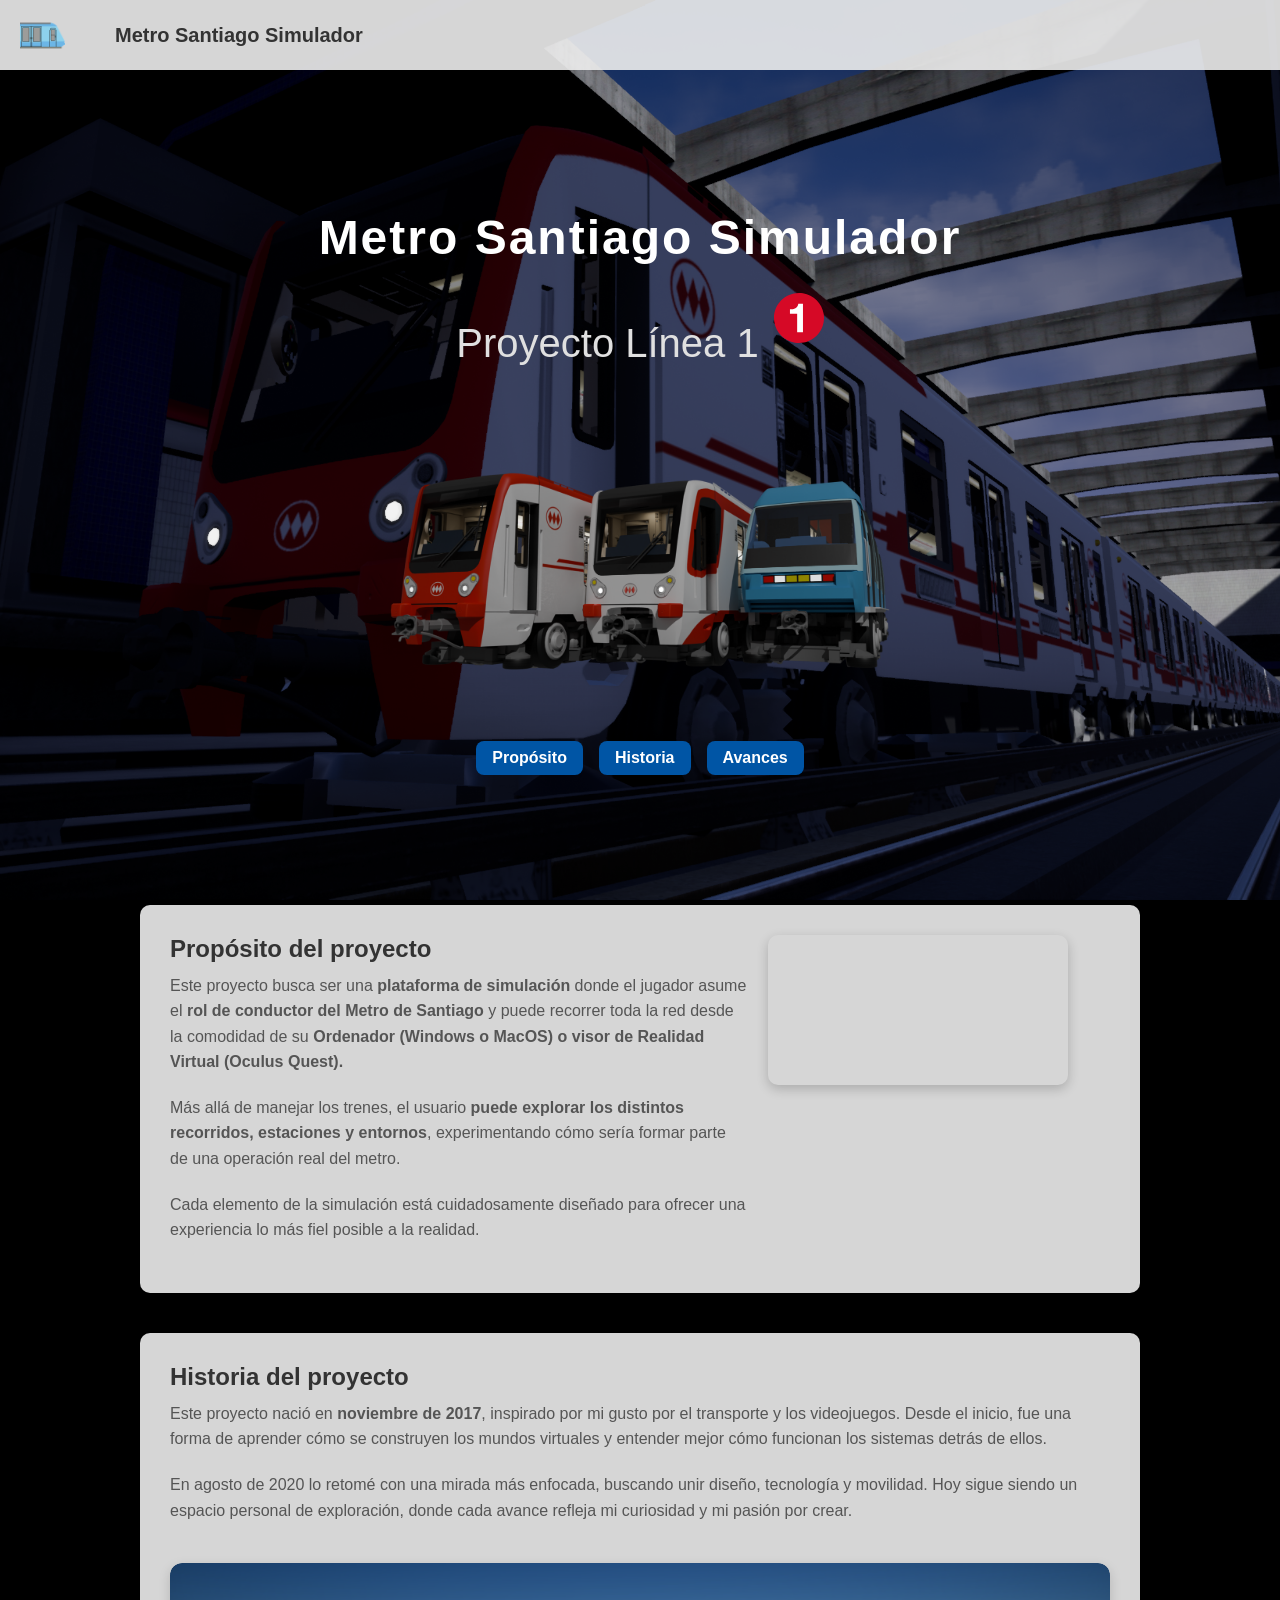
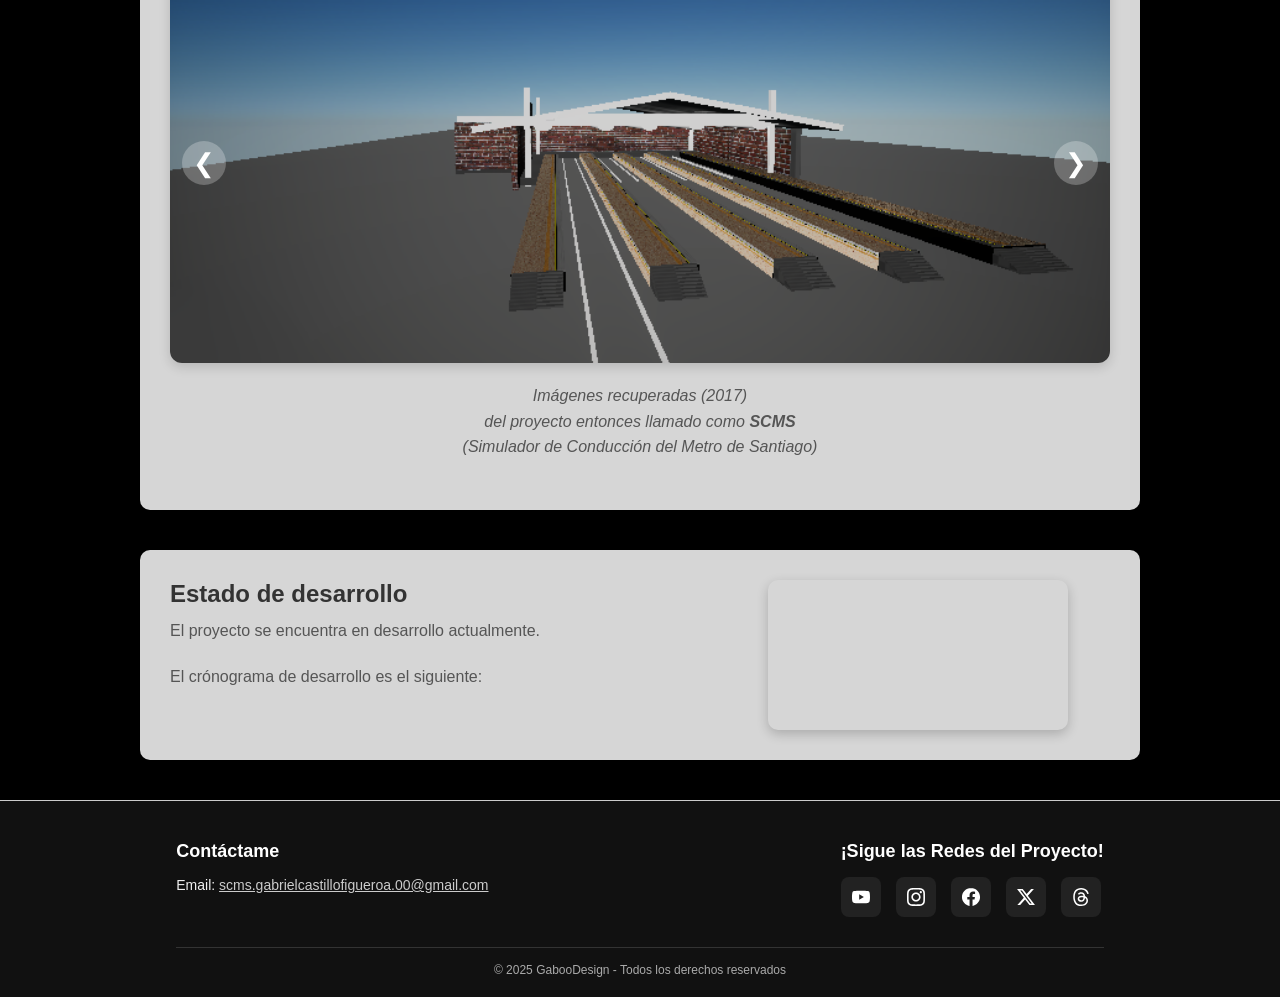
==== index.html @ e57f2772 "agrega banner en página, agrega style.css y actualiza readme" ====
<!DOCTYPE html>
<html lang="es">
<head>
    <meta charset="UTF-8">
    <meta name="viewport" content="width=device-width, initial-scale=1">
    <title>MetroSantiagoSimulador</title>
    <link rel="Shortcut icon" href="images/Metro.png">
    <link rel="stylesheet" href="style.css">
</head>

<header id="header">
    <div class="logo-titulo">
        <img src="images/Metro.png" alt="Logo" class="logo">
        <h1>Metro Santiago Simulador</h1>

    </div>
</header>
<body>
    <!-- Banner principal -->

<div class="main-banner">

    <!-- HERO PORTADA -->
        <div class="hero-portada">
    <h1>Metro Santiago Simulador</h1>
    <h2> <span class="hero">Proyecto Línea 1</span> <img src="icons/L1.svg" alt="Línea 1" style="max-width: 50px; vertical-align: middle;"> </h2>
    <img src="images/ProyectoL1.png" alt="Portada Línea 1">
                
    <nav class="hero-nav"> 
        <ul>
            <li><a href="#proposito">Propósito</a></li>
            <li><a href="#historia">Historia</a></li>
            <li><a href="#avances">Avances</a></li>
        </ul>
    </nav>
</div>

</div>

    <!-- CONTENIDO PRINCIPAL -->
    <div class="container">

        <!-- PROPOSITO -->
        <div class="left-column">
            <h2 id="proposito">Propósito del proyecto</h2>
            <p>Este proyecto busca ser una <strong>plataforma de simulación</strong> donde el jugador asume el <strong>rol de conductor del Metro de Santiago</strong> y puede recorrer toda la red desde la comodidad de su <strong>Ordenador (Windows o MacOS) o visor de Realidad Virtual (Oculus Quest).</strong></p>
            <p> Más allá de manejar los trenes, el usuario <strong>puede explorar los distintos recorridos, estaciones y entornos</strong>, experimentando cómo sería formar parte de una operación real del metro.</p> 
            <p> Cada elemento de la simulación está cuidadosamente diseñado para ofrecer una experiencia lo más fiel posible a la realidad.</p>
            
        </div>

        <!-- VIDEO 1 -->
        <div class="right-column">
            <video autoplay muted loop playsinline>
                <source src="images/Avances/Video-1.mp4" type="video/mp4">
                Tu navegador no soporta la reproducción de video.
            </video>
        </div>
</div>
        <!-- HITOS -->
    <div class="container">
        <div class="left-column">
            <h2 id="historia">Historia del proyecto</h2>
            <p> Este proyecto nació en <strong>noviembre de 2017</strong>, inspirado por mi gusto por el transporte y los videojuegos. Desde el inicio, fue una forma de aprender cómo se construyen los mundos virtuales y entender mejor cómo funcionan los sistemas detrás de ellos.</p>
            <p> En agosto de 2020 lo retomé con una mirada más enfocada, buscando unir diseño, tecnología y movilidad. Hoy sigue siendo un espacio personal de exploración, donde cada avance refleja mi curiosidad y mi pasión por crear. </p>
        </div>


        <!-- Carrusel de fotos -->
        <div class="carrusel">
            <div class="slides">
                <div class="slide active">
                    <img src="images/SCMS/TNP-beta-1.png" alt="Vista Talleres Neptuno beta 1">
                </div>
                <div class="slide">
                    <img src="images/SCMS/TNP-beta-2.png" alt="Vista de los Talleres Neptuno beta 2">
                </div>
                <div class="slide">
                    <img src="images/SCMS/Tunel_TNP-SP.png" alt="Tunel de enlace beta">
                </div>
                <div class="slide">
                    <img src="images/SCMS/NS74_SCMS-1.png" alt="Vista de el primer modelo de NS-74">
                </div>
                <div class="slide">
                    <img src="images/SCMS/NS74_SCMS-2.png" alt="Vista de el primer modelo de NS-74">
                </div>
        </div>
        <button class="prev">&#10094;</button>
        <button class="next">&#10095;</button>
        </div>
        
        <div class="center-column">
            <p style="text-align: center">
                <em>Imágenes recuperadas (2017)<br>
                del proyecto entonces llamado como <strong>SCMS</strong><br>
                (Simulador de Conducción del Metro de Santiago)</em>
            </p>
        </div>
    </div>
        
        <!-- AVANCES -->
    <div class="container">
        <div class="left-column">
            <h2 id="avances">Estado de desarrollo</h2>
            <p>El proyecto se encuentra en desarrollo actualmente.</p>
            <p>El crónograma de desarrollo es el siguiente:</p>
        </div>

        <!-- VIDEO 1 -->
        <div class="right-column">
            <video autoplay muted loop playsinline>
                <source src="images/Vipers.mp4" type="video/mp4">
                Tu navegador no soporta la reproducción de video.
            </video>
        </div>
    </div>



    <!-- FOOTER -->
    <footer>
        <div class="footer-container">
            <!-- Contactos -->
            <div class="footer-contact">
                <h3>Contáctame</h3>
                <p>Email:
                    <a href="mailto:scms.gabrielcastillofigueroa.00@gmail.com">
                        scms.gabrielcastillofigueroa.00@gmail.com
                    </a>
                </p>
            </div>
            <!-- Redes Sociales -->
            <div class="footer-social">
                <h3>¡Sigue las Redes del Proyecto!</h3>
                <div class="social-icons">
                    <a href="https://www.youtube.com/c/MetroSantiagoSimulador" target="_blank">
                        <img src="icons/YouTube.svg" alt="YouTube">
                    </a>
                    <a href="https://www.instagram.com/metrosantiagosim" target="_blank">
                        <img src="icons/Instagram.svg" alt="Instagram">
                    </a>
                    <a href="https://www.facebook.com/MetroSantiagoSim/" target="_blank">
                        <img src="icons/Facebook.svg" alt="Facebook">
                    </a>
                    <a href="https://x.com/MetroStgoSim" target="_blank">
                        <img src="icons/X.svg" alt="X">
                    </a>
                    <a href="https://www.threads.com/@metrosantiagosim" target="_blank">
                        <img src="icons/Threads.svg" alt="Threads">
                    </a>
                </div>
        </div>
        <div class="footer-credits">
            <p>© 2025 GabooDesign - Todos los derechos reservados</p>
        </div>
    </footer>

<!-- SCRIPTS -->

    <!-- Deshabilitar menú contextual -->
    <script>
    document.addEventListener("contextmenu", function(e) {
        e.preventDefault();
    });
    </script>


    <!-- Carrusel -->
    <script>
    const slidesEl = document.querySelector('.slides');
    const slides = document.querySelectorAll('.slide');
    const count = slides.length;
    let idx = 0, startX = 0, curX = 0, dragging = false;
    let slideW = slides[0].clientWidth;

    // Mover a índice (con wrap)
    const moveTo = i => {
    idx = ((i % count) + count) % count;
    slidesEl.style.transition = 'transform 0.35s ease';
    slidesEl.style.transform = `translateX(${-idx * 100}%)`;
    };

    // botones
    document.querySelector('.next').onclick = () => moveTo(idx + 1);
    document.querySelector('.prev').onclick = () => moveTo(idx - 1);

    // start / move / end
    const posX = e => (e.touches ? e.touches[0].clientX : e.clientX);

    const start = e => {
    dragging = true;
    startX = posX(e);
    slidesEl.style.transition = 'none';
    };
    const move = e => {
    if (!dragging) return;
    curX = posX(e);
    const dx = curX - startX;
    // traducir a % relativo al ancho del slide para mantener consistencia
    slidesEl.style.transform = `translateX(${(-idx * 100) + (dx / slideW) * 100}%)`;
    };
    const end = () => {
    if (!dragging) return;
    dragging = false;
    const dx = curX - startX;
    if (dx < -50) moveTo(idx + 1);
    else if (dx > 50) moveTo(idx - 1);
    else moveTo(idx);
    };

    // eventos mouse y touch
    slidesEl.addEventListener('mousedown', start);
    slidesEl.addEventListener('mousemove', move);
    slidesEl.addEventListener('mouseup', end);
    slidesEl.addEventListener('mouseleave', end);
    slidesEl.addEventListener('touchstart', start, {passive: true});
    slidesEl.addEventListener('touchmove', move, {passive: true});
    slidesEl.addEventListener('touchend', end);

    // mantener ancho correcto al redimensionar
    window.addEventListener('resize', () => {
    slideW = slides[0].clientWidth;
    moveTo(idx); // reajusta posición
    });

    setInterval(() => moveTo(idx + 1), 5000);
    </script>

</body>

</html>
---- style.css ----
html {
scroll-behavior: smooth;
scroll-padding-top: 100px;
overflow-x: hidden;
}

/* --- RESET --- */
* {
    margin: 0;
    padding: 0;
    box-sizing: border-box;
}

/* --- BLOQUEAR SELECCIÓN Y ARRASTRE --- */
html,
body,
* {
    -webkit-user-select: none;
    -moz-user-select: none;
    -ms-user-select: none;
    user-select: none;
    -webkit-touch-callout: none;
}
img,
a,
svg {
    -webkit-user-drag: none;
}

/* --- BODY Y FONDO --- */
body {
  position: relative;
  font-family: Arial, sans-serif;
  background-color: #000;
  margin: 0;
  overflow-x: hidden;
}

body::before {
  content: "";
  position: fixed;
  inset: 0;
  background: url("images/background_01.png") no-repeat center center;
  background-size: cover;
  background-attachment: scroll; /* 👈 evita bugs en móvil */
  opacity: 1;
  z-index: -1;
  pointer-events: none;
  display: block;
}


/* --- HEADER --- */
header {
    position: relative;
    width: 100%;
    height: 70px;
    background-color: #f0f0f0e4;
    color: white;
    display: flex;
    justify-content: space-between;
    align-items: center;
    flex-wrap: wrap;
    padding: 0 20px;
    z-index: 999;
    transition: background-color 1s ease, transform 0.3s;
}


.logo-titulo {
    display: flex;
    align-items: center;
    gap: 50px;
}

.logo {
    height: 45px;
}

header h1 {
    font-size: 20px;
    color: #333;
}

header nav a {
    align-items: center;
    justify-self: right;
    color: #333;
    text-decoration: none;
    margin-right: 20px;
    font-weight: bold;
}

/* --- HERO PORTADA --- */
.hero-portada {
    width: 100%;
    min-height: 400px;
    display: flex;
    flex-direction: column;
    align-items: center;
    justify-content: center;
    text-align: center;
    background: rgba(0, 0, 0, 0);
    border-radius: 18px;
    padding: 50px 20px 40px 20px;
}
.hero-portada h1 {
    font-size: 3em;
    color: #fff;
    margin-top: 50px;
    margin-bottom: 0px;
    letter-spacing: 2px;
}

.hero-portada h2 {
    font-size: 2em;
    color: #e0e0e0;
    margin-top: 28px;
    margin-bottom: 78px;
    font-weight: 400;
    display: flex;
    align-items: center;
    justify-content: center;
    gap: 15px;
}


.hero-portada img {
    max-width: 500px;
    width: 90%;
    margin: 0 auto;
    margin-bottom: 50px;
}


.hero-nav ul {
    display: flex;
    justify-content: center;
    gap: 1rem;        /* espacio entre botones */
    list-style: none;
    padding: 0;
    margin: 1rem 0 0; /* margen superior para separarlos del título */
}

.hero-nav a {
    display: inline-block;
    padding: 0.5rem 1rem;
    background-color: #0055a5;
    color: white;
    text-decoration: none;
    border-radius: 0.5rem;
    font-weight: bold;
    transition: background-color 0.5s, transform 0.4s;
}

.hero-nav a:hover {
    background-color: #003f7f;
    transform: translateY(-2px);
}

/* --- Banner de Portada --- */

.main-banner {
    background: #f0f0f000;
    display: flex;
    align-items: center;
    justify-content: space-between;
    padding: 40px 30px;
    border-radius: 0px 0px 10px 10px;
    margin-bottom: 50px;
    position: relative;
}
.banner-content {
    max-width: 60%;
}
.main-banner h2 {
    font-size: 2.5em;
}
.main-banner .highlight {
    color: #0074d9;
    background: #fff;
    padding: 0 8px;
    border-radius: 6px;
}
.main-banner p {
    font-size: 1.2em;
    color: #333;
    margin-bottom: 18px;
}
.banner-btn {
    display: inline-block;
    background: #d7263d;
    color: #fff;
    padding: 12px 28px;
    border-radius: 8px;
    text-decoration: none;
    font-weight: bold;
    font-size: 1em;
}

.banner-btn:hover {
    background: #b71c2a;
}

.banner-row {
    display: flex;
    align-items: center;
    justify-content: space-between;
    gap: 40px;
    width: 100%;
}

.banner-left {
    display: flex;
    flex-direction: column;
    justify-content: center;
    flex: 1 1 60%;
}

.banner-title h2 img {
    max-width: 750px;
    width: 100%;
    object-fit: contain;
    display: flex;
    align-items: center;
    font-size: 2rem;
}

.banner-title h2 {
    display: flex;
    align-items: center;
    gap: 0.5em;
    font-size: 2rem;
}

.linea-logo {
    height: 5em;
    width: auto;
}

.banner-left p {
    margin-top: 10px;
    font-size: 1.2em;
}

.banner-img-wrapper {
    flex: 1 1 40%;
    display: flex;
    align-items: center;
    justify-content: flex-end;
    min-width: 0;
    height: 100%;
}

.banner-img {
    max-width: 750px;
    width: 100%;
    display: block;
    object-fit: contain;
}

@media (max-width: 900px) {
    .banner-row {
        flex-direction: column;
        align-items: center;
        gap: 20px;
    }
    .banner-img-wrapper {
        justify-content: center;
        width: 100%;
        height: auto;
    }
    .banner-img {
        max-width: 98vw;
        margin: 0 auto;
    }
    .banner-logo {
        max-width: 98;
        margin: 0 auto;
    }
    .banner-title {
        justify-content: center;
    }
    .banner-left {
        align-items: center;
        text-align: center;
    }
}

/* --- CONTENEDOR PRINCIPAL Y COLUMNAS --- */
    .container {
        max-width: 1000px;
        margin: 40px auto;
        background-color: #f0f0f0e4;
        border-radius: 10px;
        padding: 30px;
        box-shadow: 0 2px 8px rgba(0, 0, 0, 0.1);
        display: flex;
        flex-wrap: wrap;
        gap: 20px;
    }
    .left-column {
        flex: 1 1 60%;
    }
    .right-column {
        flex: 1 1 35%;
        display: flex;
        align-items: flex-start;
        justify-content: flex-start;
    }
    .center-column {
        flex: 1 1 100%;
        display: flex;
        flex-direction: column;
        align-items: center;
        justify-content: center;
        width: 100%;
        box-sizing: border-box;
    }
    .container h2 {
        margin-bottom: 10px;
        color: #333;
    }
    .container p {
        margin-bottom: 20px;
        line-height: 1.6;
        color: #555;
        border-radius: 10px;
    }
    .full-image {
        flex: 1 1 100%;
        margin-top: 10px;
        margin-bottom: 10px;
        padding: 10px;
        border-radius: 10px;
    }
    video {
        max-width: 100%;
        border-radius: 10px;
        box-shadow: 0 4px 12px rgba(0, 0, 0, 0.2);
    }

/* --- CARRUSEL DE IMÁGENES --- */

    .carrusel {
    position: relative;
    width: 100%;
    max-width: 100%;
    overflow: hidden;
    border-radius: 12px;
    box-shadow: 0 4px 12px rgba(0, 0, 0, 0.15);
    }

    .slides {
    display: flex;
    transition: transform 0.6s ease;
    width: 100%;
    }

    .slide {
    min-width: 100%;
    position: relative;
    text-align: center;
    }

    .slide img {
    width: 100%;
    height: 400px;
    object-fit: cover;
    display: block;
    border-radius: 12px 12px 0 0;
    }

    /* --- Alinear el carrusel con el texto --- */
    .left-column .carrusel,
    .center-column .carrusel {
    width: calc(100% - 20px); /* evita que toque los bordes */
    margin-left: auto;
    margin-right: auto;
    }

    /* --- Botones de navegación --- */
    .prev, .next {
    position: absolute;
    top: 50%;
    transform: translateY(-50%);
    background: rgba(255, 255, 255, 0.25);
    border: none;
    color: white;
    font-size: 1.6em;
    cursor: pointer;
    width: 44px;         /* ancho igual al alto */
    height: 44px;        /* alto igual al ancho */
    padding: 0;          /* sin padding extra */
    border-radius: 50%;  /* círculo perfecto */
    display: flex;       /* centra el ícono */
    align-items: center;
    justify-content: center;
    transition: background 0.3s, transform 0.2s;
    z-index: 10;
    }

    .prev:hover, .next:hover {
    background: rgba(255, 255, 255, 0.45);
    transform: translateY(-50%) scale(1.1);
    }

    .prev { left: 12px; }
    .next { right: 12px; }

    .caption {
    color: #fff;
    position: absolute;
    bottom: 0;
    width: 100%;
    font-size: 1.1em;
    border-radius: 0 0 12px 12px;
    }

/* --- FOOTER --- */
    footer {
        background-color: #111;
        padding: 40px 20px 20px;
        margin-top: 40px;
        border-top: #ccc solid 1px;
        display: flex;
        flex-direction: column;
    }
    .footer-container {
        max-width: 1000px;
        margin: 0 auto;
        display: flex;
        justify-content: space-between;
        flex-wrap: wrap;
        gap: 30px;
    }
    .footer-contact h3,
    .footer-social h3 {
        margin-bottom: 15px;
        font-size: 18px;
        color: #fff;
    }
    .footer-contact p {
        font-size: 14px;
        color: #f0f0f0;
    }
    .footer-contact a {
        font-size: 14px;
        color: #ccc;
        text-decoration: underline;
    }
    .footer-social .social-icons {
        display: flex;
        flex-direction: row;
        gap: 15px;
    }
    .footer-social .social-icons a {
        display: flex;
        align-items: center;
        justify-content: center;
        width: 40px;
        height: 40px;
        border-radius: 8px;
        background: #222;
        transition: transform 0.3s, background 0.3s;
    }
    .footer-social .social-icons a img {
        width: 20px;
        height: 20px;
        filter: brightness(0) invert(1);
    }
    .footer-social .social-icons a:hover {
        background: #0055aa;
        transform: translateY(-3px);
    }
    .footer-credits {
        text-align: center;
        font-size: 12px;
        color: #aaa;
        border-top: 1px solid #333;
        padding-top: 15px;
        width: 100%;
        background: #111;
        margin: 0;

    }

    /* --- RESPONSIVE --- */
    @media (max-width: 600px) {
        .hero-portada h1 { font-size: 2em; }
        .hero-portada h2 { font-size: 1.2em; }
        .hero-portada img { max-width: 98vw; }
        .hero-portada { padding: 30px 5px 20px 5px; }
    }
    @media (max-width: 768px) {
        .container {
            flex-direction: column;
            padding: 10px;
        }
        .left-column,
        .right-column,
        .full-image {
            flex: 1 1 100%;
            max-width: 100%;
            margin: 0;
            padding: 0;
        }
        .hero-portada {
            padding: 30px 5px 20px 5px;
        }
        .footer-container {
            flex-direction: column;
            text-align: center;
        }
        .footer-social .social-icons {
            justify-content: center;
        }
        .center-column {
            width: 100vw;
            max-width: 100vw;
            padding: 0;
        }
    }
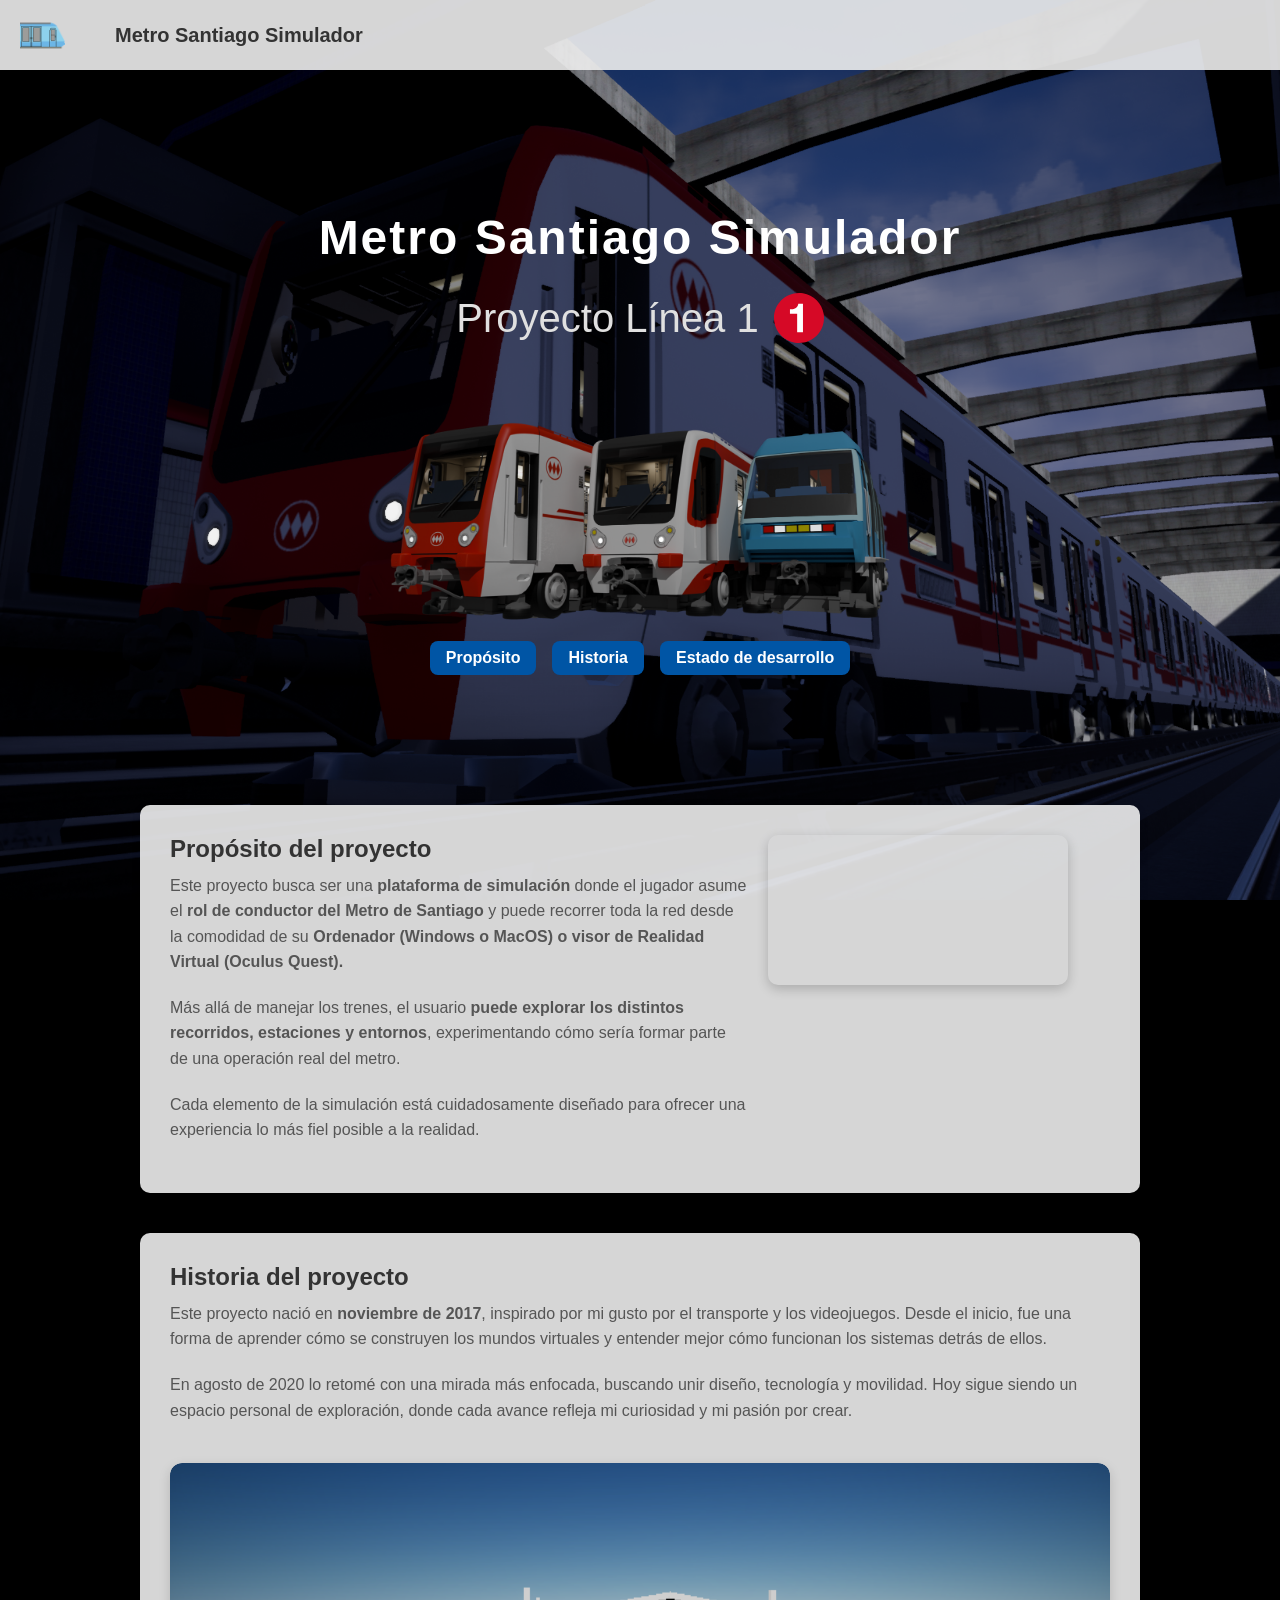
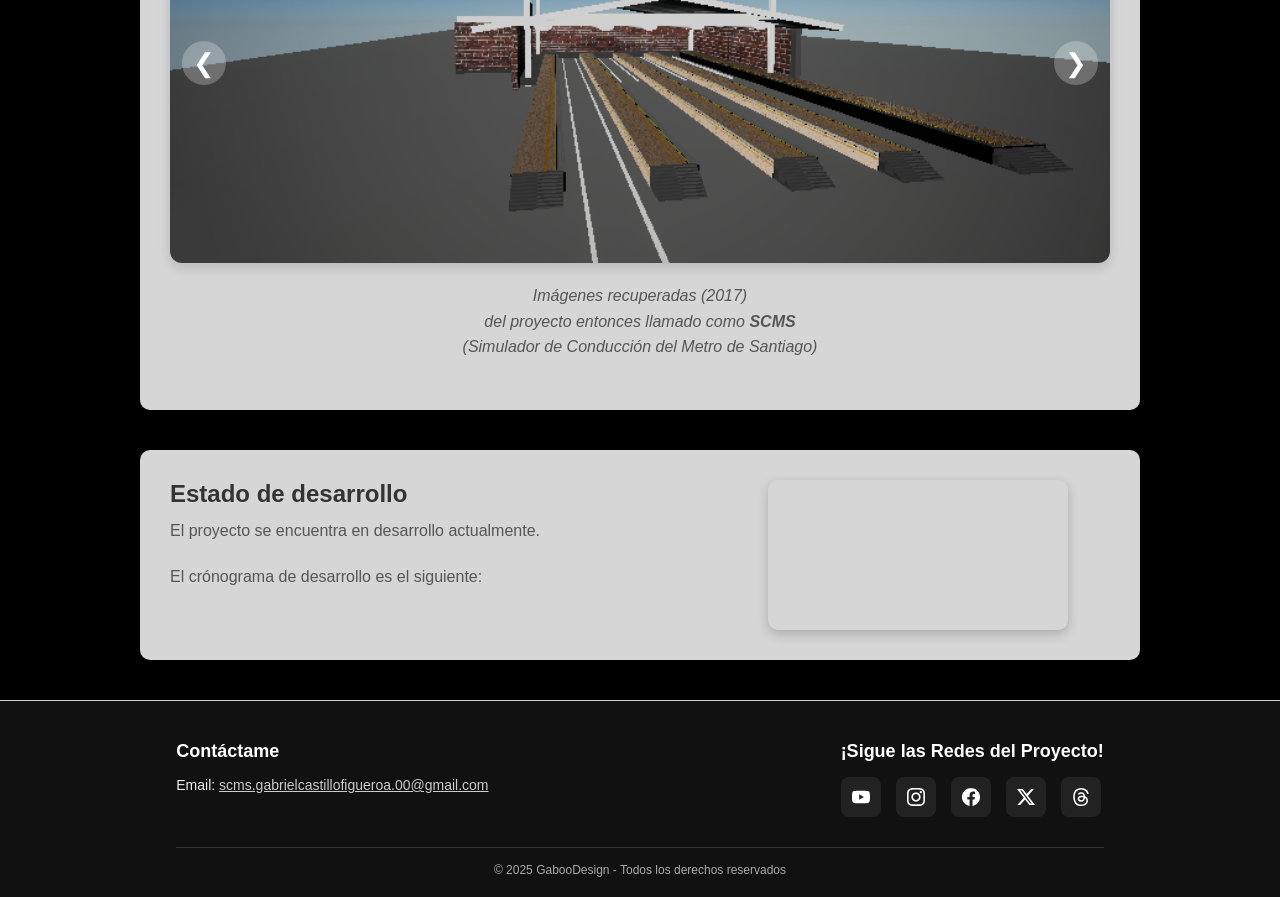
==== commit 0dbd95c0: "Arregla referencias y margenes" ====
--- a/index.html
+++ b/index.html
@@ -30,7 +30,7 @@
         <ul>
             <li><a href="#proposito">Propósito</a></li>
             <li><a href="#historia">Historia</a></li>
-            <li><a href="#avances">Avances</a></li>
+            <li><a href="#estado">Estado de desarrollo</a></li>
         </ul>
     </nav>
 </div>
@@ -101,7 +101,7 @@
         <!-- AVANCES -->
     <div class="container">
         <div class="left-column">
-            <h2 id="avances">Estado de desarrollo</h2>
+            <h2 id="estado">Estado de desarrollo</h2>
             <p>El proyecto se encuentra en desarrollo actualmente.</p>
             <p>El crónograma de desarrollo es el siguiente:</p>
         </div>
--- a/style.css
+++ b/style.css
@@ -129,7 +129,6 @@
     max-width: 500px;
     width: 90%;
     margin: 0 auto;
-    margin-bottom: 50px;
 }
 
 
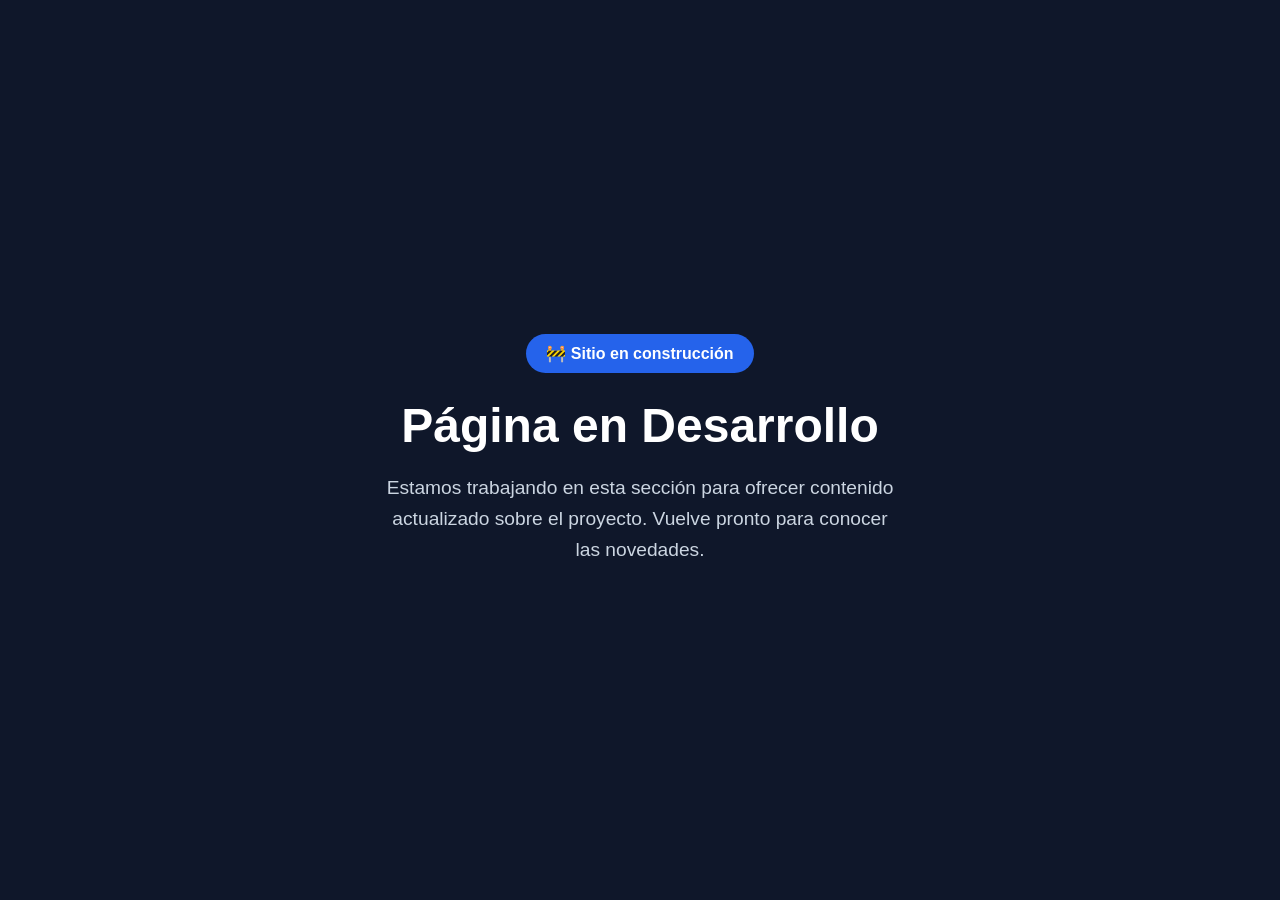
==== commit bcdd2087: "Agrega página en construcción..." ====
--- a/index.html
+++ b/index.html
@@ -1,231 +1,64 @@
-<!DOCTYPE html>
-<html lang="es">
-<head>
-    <meta charset="UTF-8">
-    <meta name="viewport" content="width=device-width, initial-scale=1">
-    <title>MetroSantiagoSimulador</title>
-    <link rel="Shortcut icon" href="images/Metro.png">
-    <link rel="stylesheet" href="style.css">
-</head>
-
-<header id="header">
-    <div class="logo-titulo">
-        <img src="images/Metro.png" alt="Logo" class="logo">
-        <h1>Metro Santiago Simulador</h1>
-
-    </div>
-</header>
-<body>
-    <!-- Banner principal -->
-
-<div class="main-banner">
-
-    <!-- HERO PORTADA -->
-        <div class="hero-portada">
-    <h1>Metro Santiago Simulador</h1>
-    <h2> <span class="hero">Proyecto Línea 1</span> <img src="icons/L1.svg" alt="Línea 1" style="max-width: 50px; vertical-align: middle;"> </h2>
-    <img src="images/ProyectoL1.png" alt="Portada Línea 1">
-                
-    <nav class="hero-nav"> 
-        <ul>
-            <li><a href="#proposito">Propósito</a></li>
-            <li><a href="#historia">Historia</a></li>
-            <li><a href="#estado">Estado de desarrollo</a></li>
-        </ul>
-    </nav>
-</div>
-
-</div>
-
-    <!-- CONTENIDO PRINCIPAL -->
-    <div class="container">
-
-        <!-- PROPOSITO -->
-        <div class="left-column">
-            <h2 id="proposito">Propósito del proyecto</h2>
-            <p>Este proyecto busca ser una <strong>plataforma de simulación</strong> donde el jugador asume el <strong>rol de conductor del Metro de Santiago</strong> y puede recorrer toda la red desde la comodidad de su <strong>Ordenador (Windows o MacOS) o visor de Realidad Virtual (Oculus Quest).</strong></p>
-            <p> Más allá de manejar los trenes, el usuario <strong>puede explorar los distintos recorridos, estaciones y entornos</strong>, experimentando cómo sería formar parte de una operación real del metro.</p> 
-            <p> Cada elemento de la simulación está cuidadosamente diseñado para ofrecer una experiencia lo más fiel posible a la realidad.</p>
-            
-        </div>
-
-        <!-- VIDEO 1 -->
-        <div class="right-column">
-            <video autoplay muted loop playsinline>
-                <source src="images/Avances/Video-1.mp4" type="video/mp4">
-                Tu navegador no soporta la reproducción de video.
-            </video>
-        </div>
-</div>
-        <!-- HITOS -->
-    <div class="container">
-        <div class="left-column">
-            <h2 id="historia">Historia del proyecto</h2>
-            <p> Este proyecto nació en <strong>noviembre de 2017</strong>, inspirado por mi gusto por el transporte y los videojuegos. Desde el inicio, fue una forma de aprender cómo se construyen los mundos virtuales y entender mejor cómo funcionan los sistemas detrás de ellos.</p>
-            <p> En agosto de 2020 lo retomé con una mirada más enfocada, buscando unir diseño, tecnología y movilidad. Hoy sigue siendo un espacio personal de exploración, donde cada avance refleja mi curiosidad y mi pasión por crear. </p>
-        </div>
-
-
-        <!-- Carrusel de fotos -->
-        <div class="carrusel">
-            <div class="slides">
-                <div class="slide active">
-                    <img src="images/SCMS/TNP-beta-1.png" alt="Vista Talleres Neptuno beta 1">
-                </div>
-                <div class="slide">
-                    <img src="images/SCMS/TNP-beta-2.png" alt="Vista de los Talleres Neptuno beta 2">
-                </div>
-                <div class="slide">
-                    <img src="images/SCMS/Tunel_TNP-SP.png" alt="Tunel de enlace beta">
-                </div>
-                <div class="slide">
-                    <img src="images/SCMS/NS74_SCMS-1.png" alt="Vista de el primer modelo de NS-74">
-                </div>
-                <div class="slide">
-                    <img src="images/SCMS/NS74_SCMS-2.png" alt="Vista de el primer modelo de NS-74">
-                </div>
-        </div>
-        <button class="prev">&#10094;</button>
-        <button class="next">&#10095;</button>
-        </div>
-        
-        <div class="center-column">
-            <p style="text-align: center">
-                <em>Imágenes recuperadas (2017)<br>
-                del proyecto entonces llamado como <strong>SCMS</strong><br>
-                (Simulador de Conducción del Metro de Santiago)</em>
-            </p>
-        </div>
-    </div>
-        
-        <!-- AVANCES -->
-    <div class="container">
-        <div class="left-column">
-            <h2 id="estado">Estado de desarrollo</h2>
-            <p>El proyecto se encuentra en desarrollo actualmente.</p>
-            <p>El crónograma de desarrollo es el siguiente:</p>
-        </div>
-
-        <!-- VIDEO 1 -->
-        <div class="right-column">
-            <video autoplay muted loop playsinline>
-                <source src="images/Vipers.mp4" type="video/mp4">
-                Tu navegador no soporta la reproducción de video.
-            </video>
-        </div>
-    </div>
-
-
-
-    <!-- FOOTER -->
-    <footer>
-        <div class="footer-container">
-            <!-- Contactos -->
-            <div class="footer-contact">
-                <h3>Contáctame</h3>
-                <p>Email:
-                    <a href="mailto:scms.gabrielcastillofigueroa.00@gmail.com">
-                        scms.gabrielcastillofigueroa.00@gmail.com
-                    </a>
-                </p>
-            </div>
-            <!-- Redes Sociales -->
-            <div class="footer-social">
-                <h3>¡Sigue las Redes del Proyecto!</h3>
-                <div class="social-icons">
-                    <a href="https://www.youtube.com/c/MetroSantiagoSimulador" target="_blank">
-                        <img src="icons/YouTube.svg" alt="YouTube">
-                    </a>
-                    <a href="https://www.instagram.com/metrosantiagosim" target="_blank">
-                        <img src="icons/Instagram.svg" alt="Instagram">
-                    </a>
-                    <a href="https://www.facebook.com/MetroSantiagoSim/" target="_blank">
-                        <img src="icons/Facebook.svg" alt="Facebook">
-                    </a>
-                    <a href="https://x.com/MetroStgoSim" target="_blank">
-                        <img src="icons/X.svg" alt="X">
-                    </a>
-                    <a href="https://www.threads.com/@metrosantiagosim" target="_blank">
-                        <img src="icons/Threads.svg" alt="Threads">
-                    </a>
-                </div>
-        </div>
-        <div class="footer-credits">
-            <p>© 2025 GabooDesign - Todos los derechos reservados</p>
-        </div>
-    </footer>
-
-<!-- SCRIPTS -->
-
-    <!-- Deshabilitar menú contextual -->
-    <script>
-    document.addEventListener("contextmenu", function(e) {
-        e.preventDefault();
-    });
-    </script>
-
-
-    <!-- Carrusel -->
-    <script>
-    const slidesEl = document.querySelector('.slides');
-    const slides = document.querySelectorAll('.slide');
-    const count = slides.length;
-    let idx = 0, startX = 0, curX = 0, dragging = false;
-    let slideW = slides[0].clientWidth;
-
-    // Mover a índice (con wrap)
-    const moveTo = i => {
-    idx = ((i % count) + count) % count;
-    slidesEl.style.transition = 'transform 0.35s ease';
-    slidesEl.style.transform = `translateX(${-idx * 100}%)`;
-    };
-
-    // botones
-    document.querySelector('.next').onclick = () => moveTo(idx + 1);
-    document.querySelector('.prev').onclick = () => moveTo(idx - 1);
-
-    // start / move / end
-    const posX = e => (e.touches ? e.touches[0].clientX : e.clientX);
-
-    const start = e => {
-    dragging = true;
-    startX = posX(e);
-    slidesEl.style.transition = 'none';
-    };
-    const move = e => {
-    if (!dragging) return;
-    curX = posX(e);
-    const dx = curX - startX;
-    // traducir a % relativo al ancho del slide para mantener consistencia
-    slidesEl.style.transform = `translateX(${(-idx * 100) + (dx / slideW) * 100}%)`;
-    };
-    const end = () => {
-    if (!dragging) return;
-    dragging = false;
-    const dx = curX - startX;
-    if (dx < -50) moveTo(idx + 1);
-    else if (dx > 50) moveTo(idx - 1);
-    else moveTo(idx);
-    };
-
-    // eventos mouse y touch
-    slidesEl.addEventListener('mousedown', start);
-    slidesEl.addEventListener('mousemove', move);
-    slidesEl.addEventListener('mouseup', end);
-    slidesEl.addEventListener('mouseleave', end);
-    slidesEl.addEventListener('touchstart', start, {passive: true});
-    slidesEl.addEventListener('touchmove', move, {passive: true});
-    slidesEl.addEventListener('touchend', end);
-
-    // mantener ancho correcto al redimensionar
-    window.addEventListener('resize', () => {
-    slideW = slides[0].clientWidth;
-    moveTo(idx); // reajusta posición
-    });
-
-    setInterval(() => moveTo(idx + 1), 5000);
-    </script>
-
-</body>
-
+<!DOCTYPE html>
+<html lang="es">
+<head>
+    <meta charset="UTF-8">
+    <meta name="viewport" content="width=device-width, initial-scale=1.0">
+    <title>Página en Desarrollo</title>
+
+    <style>
+        *{
+            margin:0;
+            padding:0;
+            box-sizing:border-box;
+        }
+
+        body{
+            font-family: Arial, sans-serif;
+            background:#0f172a;
+            color:white;
+            display:flex;
+            justify-content:center;
+            align-items:center;
+            min-height:100vh;
+            text-align:center;
+        }
+
+        .container{
+            max-width:600px;
+            padding:40px;
+        }
+
+        h1{
+            font-size:3rem;
+            margin-bottom:20px;
+        }
+
+        p{
+            font-size:1.2rem;
+            color:#cbd5e1;
+            line-height:1.6;
+        }
+
+        .badge{
+            display:inline-block;
+            background:#2563eb;
+            padding:10px 20px;
+            border-radius:999px;
+            margin-bottom:25px;
+            font-weight:bold;
+        }
+    </style>
+</head>
+<body>
+    <div class="container">
+        <div class="badge">🚧 Sitio en construcción</div>
+
+        <h1>Página en Desarrollo</h1>
+
+        <p>
+            Estamos trabajando en esta sección para ofrecer contenido actualizado
+            sobre el proyecto. Vuelve pronto para conocer las novedades.
+        </p>
+    </div>
+</body>
 </html>
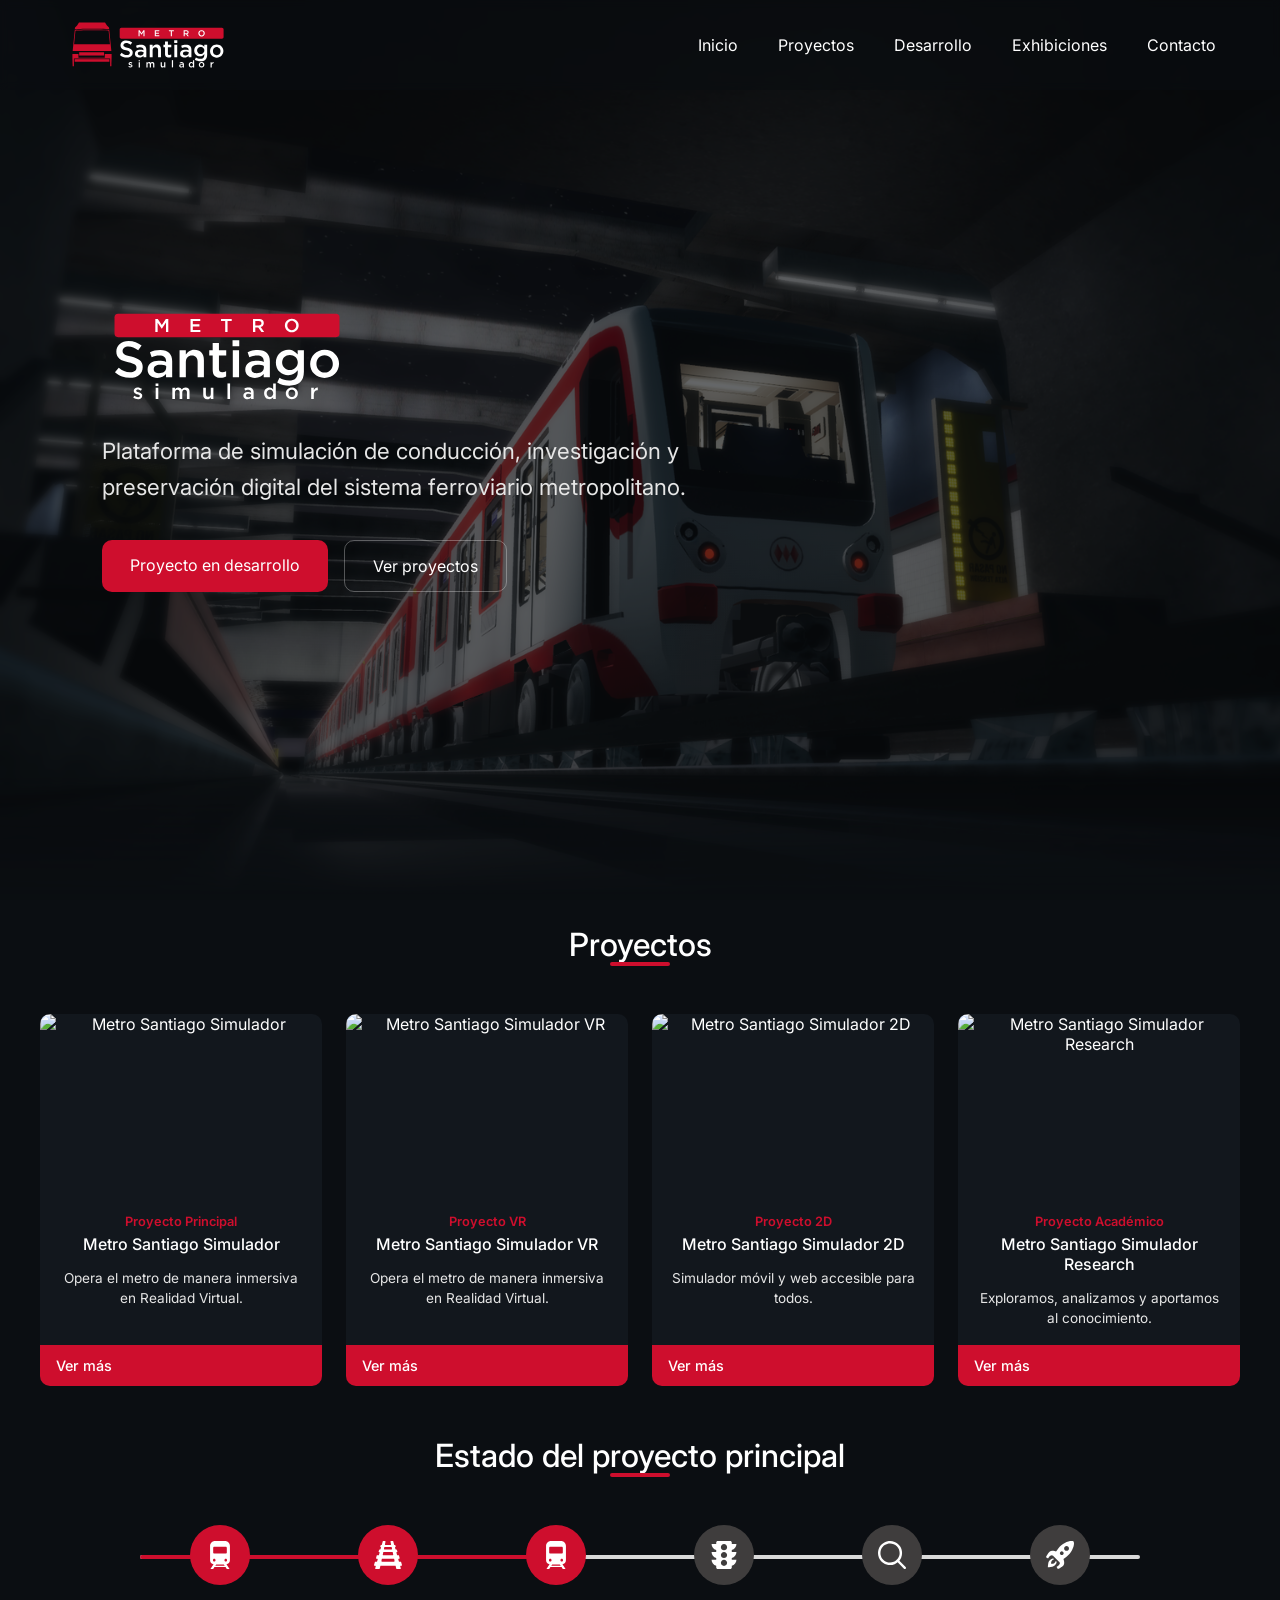
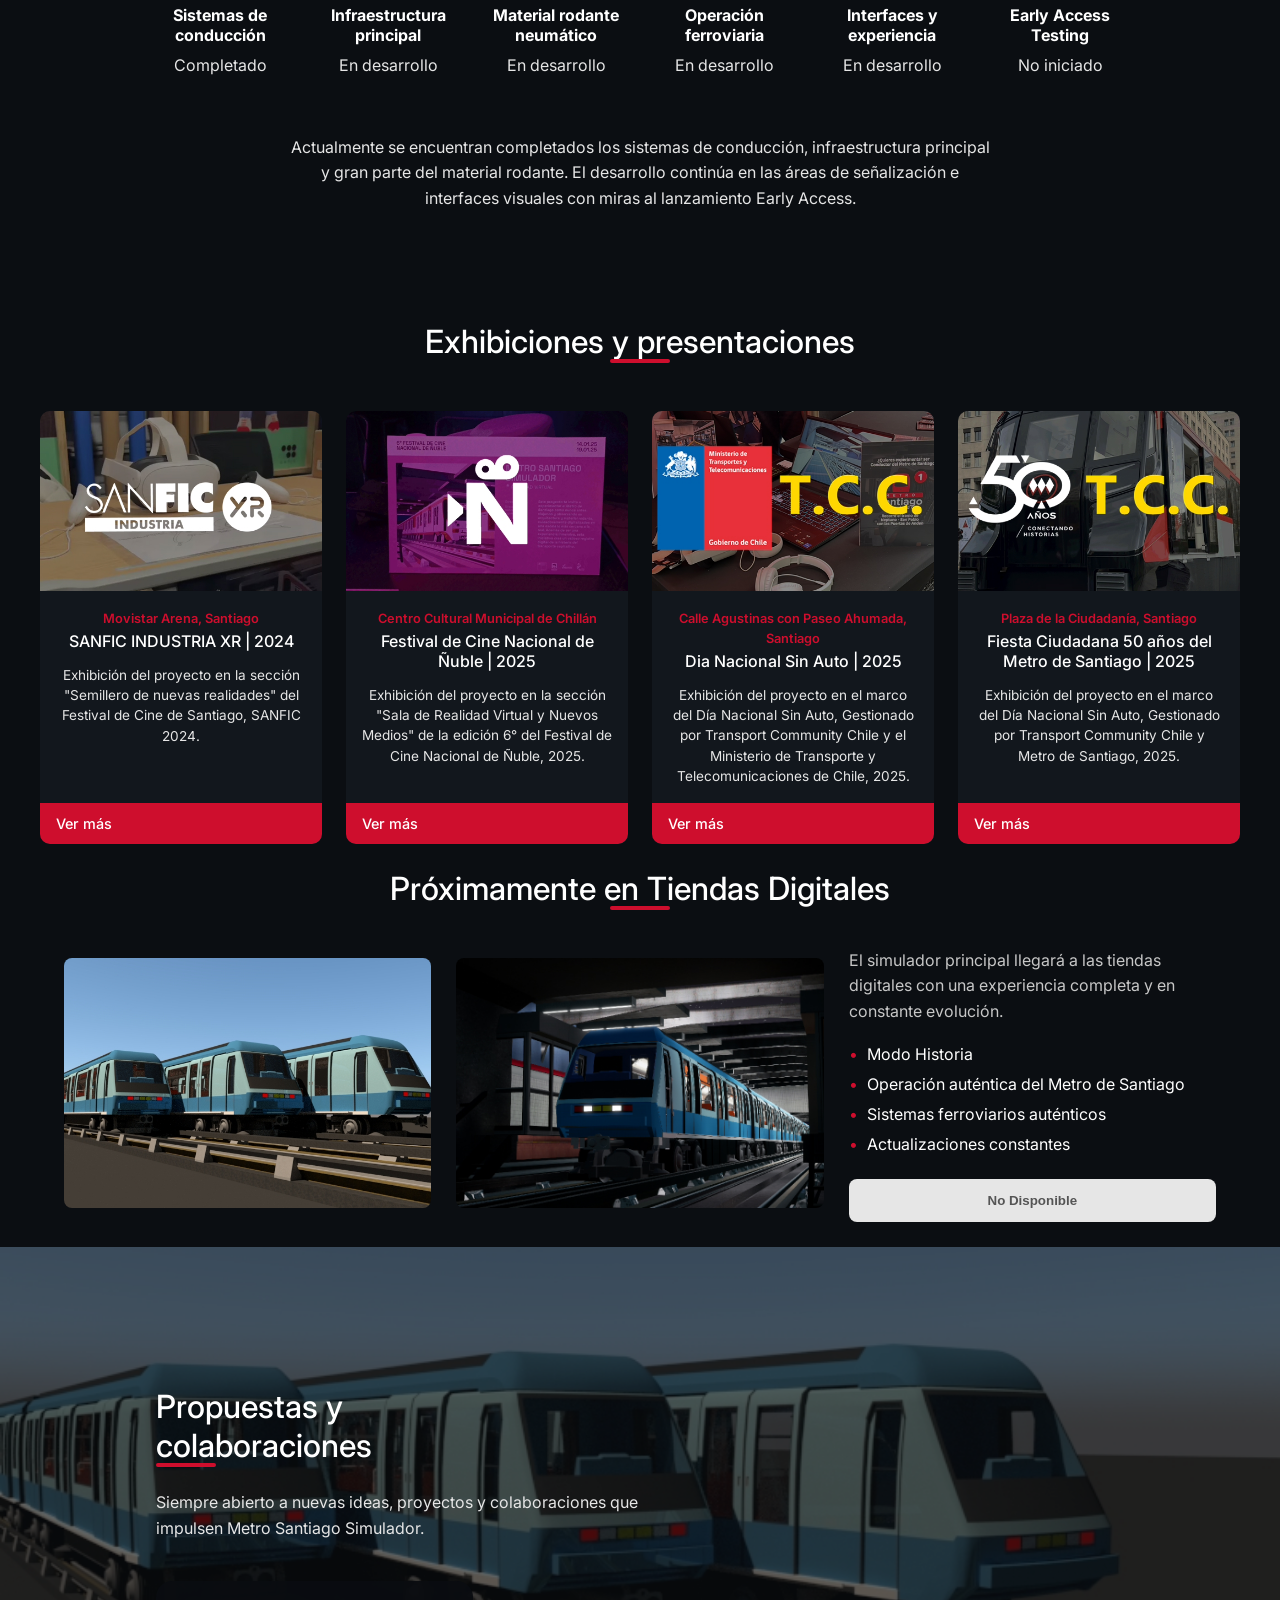
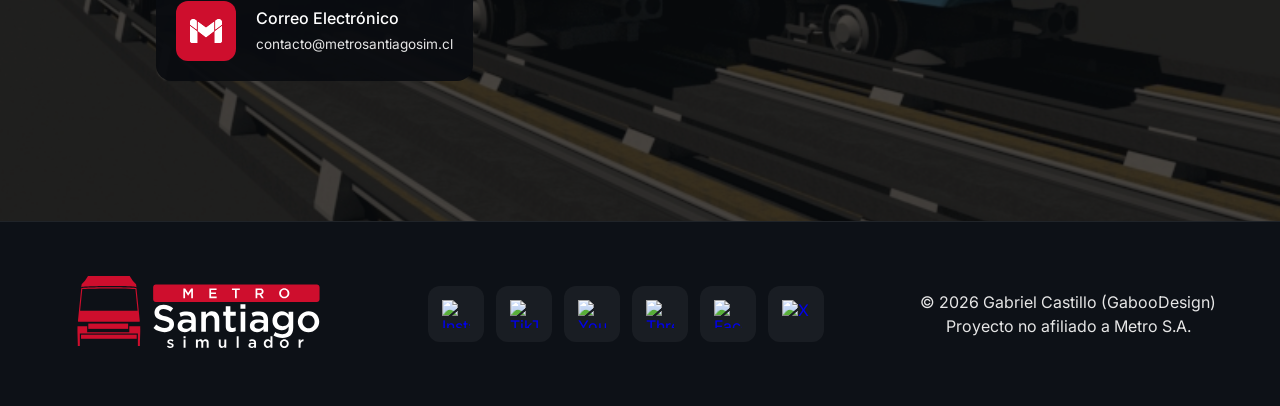
==== commit 28e55884: "Rebuild completa del sitio y agrega imagenes + redes sociales de contacto" ====
--- a/index.html
+++ b/index.html
@@ -3,62 +3,578 @@
 <head>
     <meta charset="UTF-8">
     <meta name="viewport" content="width=device-width, initial-scale=1.0">
-    <title>Página en Desarrollo</title>
-
-    <style>
-        *{
-            margin:0;
-            padding:0;
-            box-sizing:border-box;
-        }
-
-        body{
-            font-family: Arial, sans-serif;
-            background:#0f172a;
-            color:white;
-            display:flex;
-            justify-content:center;
-            align-items:center;
-            min-height:100vh;
-            text-align:center;
-        }
-
-        .container{
-            max-width:600px;
-            padding:40px;
-        }
-
-        h1{
-            font-size:3rem;
-            margin-bottom:20px;
-        }
-
-        p{
-            font-size:1.2rem;
-            color:#cbd5e1;
-            line-height:1.6;
-        }
-
-        .badge{
-            display:inline-block;
-            background:#2563eb;
-            padding:10px 20px;
-            border-radius:999px;
-            margin-bottom:25px;
-            font-weight:bold;
-        }
-    </style>
+    <title>Metro Santiago Simulador</title>
+    <link rel="stylesheet" href="style.css">
+    <link rel="icon" href="Logo/Favicon.svg" type="image/svg+xml">
+    
+    <meta property="og:title" content="Metro Santiago Simulador">
+    <meta property="og:description" content="Proyecto independiente de simulación ferroviaria basado en el Metro de Santiago.">
+    <meta property="og:image" content="/og-image.jpg">
 </head>
+
+
+
 <body>
-    <div class="container">
-        <div class="badge">🚧 Sitio en construcción</div>
-
-        <h1>Página en Desarrollo</h1>
-
+    <header class="navbar">
+    <div class="navbar-container">
+
+        <a href="#" class="logo">
+            <img src="Logo/Logo_MetroSimulator.svg" alt="Metro Santiago Simulador">
+        </a>
+
+        <button class="menu-toggle" aria-label="Abrir menú">
+        ☰
+        </button>
+
+        <nav>
+            <ul class="nav-links">
+                <li><a href="#inicio">Inicio</a></li>
+                <li><a href="#proyectos">Proyectos</a></li>
+                <li><a href="#desarrollo">Desarrollo</a></li>
+                <li><a href="#exhibiciones">Exhibiciones</a></li>
+                <li><a href="#contacto">Contacto</a></li>
+            </ul>
+        </nav>
+
+    </div>
+</header>
+
+    <!-- Hero section -->
+    <section id="inicio" class="hero"> 
+    <div class="hero-overlay"></div>
+    <div class="hero-content">
+
+        <img
+            src="Logo/Metro Santiago Simulador.svg" 
+            alt="Metro Santiago Simulador" 
+            class="hero-logo">
+
+        <p class="hero-description">
+            Plataforma de simulación de conducción, investigación y preservación digital del sistema ferroviario metropolitano.
+        </p>
+
+        <div class="hero-buttons">
+            <a href="#desarrollo" class="btn-primary">
+                Proyecto en desarrollo
+            </a>
+
+            <a href="#proyectos" class="btn-secondary">
+                Ver proyectos
+            </a>
+        </div>
+    </div>
+    </section>
+
+        <!-- Projects section -->
+    <section id="proyectos" class="projects">
+    <div class="projects-container">
+
+        <h2 class="section-title">
+            Proyectos
+        </h2>
+        <div class="projects-grid">
+
+    <article class="project-card">
+    <img
+        src="Images/Projects/mss.jpg"
+        alt="Metro Santiago Simulador"
+        class="project-image">
+
+    <div class="project-content">
+
+        <span class="project-type">
+            Proyecto Principal
+        </span>
+        <h3>
+            Metro Santiago Simulador
+        </h3>
         <p>
-            Estamos trabajando en esta sección para ofrecer contenido actualizado
-            sobre el proyecto. Vuelve pronto para conocer las novedades.
+            Opera el metro de manera inmersiva en Realidad Virtual.
         </p>
     </div>
+    <a href="construction-site.html" class="project-button">
+        Ver más
+    </a>
+</article>
+
+    <article class="project-card">
+    <img
+        src="Images/Projects/mssvr.jpg"
+        alt="Metro Santiago Simulador VR"
+        class="project-image">
+
+    <div class="project-content">
+
+        <span class="project-type">
+            Proyecto VR
+        </span>
+        <h3>
+            Metro Santiago Simulador VR
+        </h3>
+        <p>
+            Opera el metro de manera inmersiva en Realidad Virtual.
+        </p>
+    </div>
+    <a href="construction-site.html" class="project-button">
+        Ver más
+    </a>
+</article>
+
+    <article class="project-card">
+    <img
+        src="Images/Projects/mss2d.jpg"
+        alt="Metro Santiago Simulador 2D"
+        class="project-image">
+
+    <div class="project-content">
+
+        <span class="project-type">
+            Proyecto 2D
+        </span>
+        <h3>
+            Metro Santiago Simulador 2D
+        </h3>
+        <p>
+            Simulador móvil y web accesible para todos.
+        </p>
+    </div>
+    <a href="construction-site.html" class="project-button">
+            Ver más
+        </a>
+</article>
+
+<article class="project-card">
+    <img
+        src="Images/Projects/MSSXR.jpg"
+        alt="Metro Santiago Simulador Research"
+        class="project-image">
+
+    <div class="project-content">
+
+        <span class="project-type">
+            Proyecto Académico
+        </span>
+        <h3>
+            Metro Santiago Simulador Research
+        </h3>
+        <p>
+            Exploramos, analizamos y aportamos al conocimiento.
+        </p>
+    </div>
+    <a href="construction-site.html" class="project-button">
+            Ver más
+        </a>
+</article>
+
+</div>
+    </div>
+    </section>
+
+        <!-- Status section -->
+    <section id="desarrollo" class="projects">
+    <div class="projects-container">
+
+        <h2 class="section-title">
+            Estado del proyecto principal
+        </h2>
+
+        <div class="status-timeline">
+
+    <div class="status-progress"></div>
+        <div class="status-item completed">
+            <div class="status-icon">
+                <img src="icons/Train.svg" alt="Train">
+            </div>
+
+            <div class="status-content">
+                <h3>Sistemas de conducción</h3>
+                <p>Completado</p>
+            </div>
+        </div>
+
+        <div class="status-item completed">
+            <div class="status-icon">
+                <img src="icons/Railway.svg" alt="Railway">
+            </div>
+
+            <div class="status-content">
+                <h3>Infraestructura principal</h3>
+                <p>En desarrollo</p>
+            </div>
+        </div>
+
+        <div class="status-item completed">
+            <div class="status-icon">
+                <img src="icons/Train.svg" alt="Train">
+            </div>
+
+            <div class="status-content">
+                <h3>Material rodante neumático</h3>
+                <p>En desarrollo</p>
+            </div>
+        </div>
+
+        <div class="status-item pending">
+            <div class="status-icon">
+                <img src="icons/TrafficLight.svg" alt="Traffic Light">
+            </div>
+
+            <div class="status-content">
+                <h3>Operación ferroviaria</h3>
+                <p>En desarrollo</p>
+            </div>
+        </div>
+
+        <div class="status-item pending">
+            <div class="status-icon">
+                <img src="icons/Search.svg" alt="Research">
+            </div>
+
+            <div class="status-content">
+                <h3>Interfaces y experiencia</h3>
+                <p>En desarrollo</p>
+            </div>
+        </div>
+
+        <div class="status-item pending">
+            <div class="status-icon">
+                <img src="icons/Rocket.svg" alt="Rocket">
+            </div>
+
+            <div class="status-content">
+                <h3>Early Access Testing</h3>
+                <p>No iniciado</p>
+            </div>
+        </div>
+    </div>
+
+        <p class="status-description">
+            Actualmente se encuentran completados los sistemas de conducción, infraestructura principal y gran parte del material rodante. El desarrollo continúa en las áreas de señalización e interfaces visuales con miras al lanzamiento Early Access.
+        </p>
+    </div>
+    </section>
+
+<!-- exhibitions section -->
+    <section id="exhibiciones" class="projects">
+    <div class="projects-container">
+        <h2 class="section-title">
+            Exhibiciones y presentaciones
+        </h2>
+    </div>
+        <div class="projects-container">
+
+        <div class="projects-grid">
+            <!-- SANFIC XR -->
+            <article class="project-card">
+            <img
+                src="images/exhibitions/sanfic.jpg""
+                alt="Metro Santiago Simulador Research"
+                class="project-image">
+            <div class="project-content">
+                <span class="project-type">
+                    Movistar Arena, Santiago
+                </span>
+                <h3>
+                    SANFIC INDUSTRIA XR | 2024
+                </h3>
+                <p>
+                    Exhibición del proyecto en la sección "Semillero de nuevas realidades" del Festival de Cine de Santiago, SANFIC 2024.
+                </p>
+            </div>
+                <a href="https://www.instagram.com/p/C-Y7cqLOFWL/" class="project-button">Ver más</a>
+            </article>
+
+            <!-- Nuble Cine -->
+            <article class="project-card">
+            <img
+                src="images/exhibitions/nublecine.jpg""
+                alt="Metro Santiago Simulador Research"
+                class="project-image">
+            <div class="project-content">
+                <span class="project-type">
+                    Centro Cultural Municipal de Chillán
+                </span>
+                <h3>
+                    Festival de Cine Nacional de Ñuble | 2025
+                </h3>
+                <p>
+                    Exhibición del proyecto en la sección "Sala de Realidad Virtual y Nuevos Medios" de la edición 6° del Festival de Cine Nacional de Ñuble, 2025.
+                </p>
+            </div>
+            <a href="https://www.instagram.com/p/DEsMj6ruyZT/" class="project-button">Ver más</a>
+            </article>
+
+            <!-- DNSA -->
+            <article class="project-card">
+            <img
+                src="images/exhibitions/dnsa.jpg""
+                alt="Metro Santiago Simulador Research"
+                class="project-image">
+            <div class="project-content">
+                <span class="project-type">
+                    Calle Agustinas con Paseo Ahumada, Santiago
+                </span>
+                <h3>
+                    Dia Nacional Sin Auto | 2025
+                </h3>
+                <p>
+                    Exhibición del proyecto en el marco del Día Nacional Sin Auto, Gestionado por Transport Community Chile y el Ministerio de Transporte y Telecomunicaciones de Chile, 2025.
+                </p>
+            </div>
+            <a href="https://www.instagram.com/p/DO_l4h4kTNV/" class="project-button">Ver más</a>
+            </article>
+
+            <!-- 50 años del metro -->
+            <article class="project-card">
+            <img
+                src="images/exhibitions/50.jpg"
+                alt="Metro Santiago Simulador Research"
+                class="project-image">
+            <div class="project-content">
+                <span class="project-type">
+                    Plaza de la Ciudadanía, Santiago
+                </span>
+                <h3>
+                    Fiesta Ciudadana 50 años del Metro de Santiago | 2025
+                </h3>
+                <p>
+                    Exhibición del proyecto en el marco del Día Nacional Sin Auto, Gestionado por Transport Community Chile y Metro de Santiago, 2025.
+                </p>
+            </div>
+            <a href="https://www.instagram.com/p/DPPbuM0kTE4/" class="project-button">Ver más</a>
+            </article>
+        </div>
+
+    </section>
+
+<!-- Distribution Section -->
+    <section class="distribution">
+    <div class="distribution-container">
+
+        <h2 class="section-title">
+            Próximamente en Tiendas Digitales
+        </h2>
+
+        <div class="distribution-content">
+
+            <div class="distribution-image">
+                <img src="images/store/store-1.jpg" alt="Interior del tren">
+            </div>
+
+            <div class="distribution-image">
+                <img src="images/store/store-2.jpg" alt="Tren en estación">
+            </div>
+
+            <div class="distribution-info">
+                <p>
+                    El simulador principal llegará a las tiendas digitales con una experiencia completa y en constante evolución.
+                </p>
+
+                <ul>
+                    <li>Modo Historia</li>
+                    <li>Operación auténtica del Metro de Santiago</li>
+                    <li>Sistemas ferroviarios auténticos</li>
+                    <li>Actualizaciones constantes</li>
+                </ul>
+
+                <button disabled>No Disponible</button>
+            </div>
+
+        </div>
+
+    </div>
+    </section>
+
+
+<!-- colaborations section -->
+    <section id="contacto" class="collaborations">
+
+    <div class="collaborations-overlay"></div>
+
+    <div class="collaborations-container">
+
+        <div class="collaborations-content">
+
+            <h2 class="section-title">
+                Propuestas y<br>colaboraciones
+            </h2>
+
+            <p class="collaborations-description">
+                Siempre abierto a nuevas ideas, proyectos y colaboraciones que impulsen Metro Santiago Simulador.
+            </p>
+
+            <a href="mailto:contacto@metrosantiagosim.cl" class="contact-card">
+
+                <div class="contact-icon">
+                    <img src="icons/mail.svg" alt="">
+                </div>
+
+                <div class="contact-info">
+                    <h3>Correo Electrónico</h3>
+                    <p>contacto@metrosantiagosim.cl</p>
+                </div>
+
+            </a>
+
+        </div>
+
+    </div>
+
+    </section>
+
+<!-- Footer -->
+    <footer class="footer">
+
+    <div class="footer-container">
+
+        <!-- Logo -->
+        <div class="footer-brand">
+            <img
+                src="Logo/Logo_MetroSimulator.svg"
+                alt="Metro Santiago Simulador">
+        </div>
+
+        <!-- Social Media -->
+        <div class="footer-socials">
+
+            <a href="https://www.instagram.com/metrosantiagosim/">
+                <img src="icons/RRSS/instagram.svg" alt="Instagram">
+            </a>
+
+            <a href="https://www.tiktok.com/@metrosantiagosim">
+                <img src="icons/RRSS/tiktok.svg" alt="TikTok">
+            </a>
+
+            <a href="https://www.youtube.com/c/MetroSantiagoSimulador">
+                <img src="icons/RRSS/youtube.svg" alt="YouTube">
+            </a>
+
+            <a href="https://www.threads.com/@metrosantiagosim">
+                <img src="icons/RRSS/threads.svg" alt="Threads">
+            </a>
+
+            <a href="https://www.facebook.com/MetroSantiagoSim/">
+                <img src="icons/RRSS/facebook.svg" alt="Facebook">
+            </a>
+
+            <a href="https://x.com/MetroStgoSim">
+                <img src="icons/RRSS/x.svg" alt="X">
+            </a>
+
+        </div>
+
+        <!-- Credits -->
+        <div class="footer-info">
+            <p>
+                © 2026 Gabriel Castillo (GabooDesign)
+            </p>
+
+            <p>
+                Proyecto no afiliado a Metro S.A.
+            </p>
+        </div>
+
+    </div>
+
+    </footer>
+
+
+<!-- scripts -->
+<!-- Hamburguer script -->
+<script>
+const menuToggle = document.querySelector('.menu-toggle');
+const navLinks = document.querySelector('.nav-links');
+
+menuToggle.addEventListener('click', () => {
+    navLinks.classList.toggle('active');
+
+    menuToggle.textContent =
+        navLinks.classList.contains('active')
+        ? '✕'
+        : '☰';
+});
+</script>
+
+<!-- Avoid Drag and Drop script -->
+<script>
+document.addEventListener('dragstart', (e) => {
+    e.preventDefault();
+});
+
+document.addEventListener('selectstart', (e) => {
+    e.preventDefault();
+});
+
+document.addEventListener('contextmenu', (e) => {
+    e.preventDefault();
+});
+</script>
+
+<!-- Status timeline script -->
+<script>
+
+const timeline =
+    document.querySelector('.status-timeline');
+
+const progressLine =
+    document.querySelector('.status-progress');
+
+function updateProgress(){
+
+    const completedItems =
+        document.querySelectorAll('.status-item.completed');
+
+    if(completedItems.length === 0) return;
+
+    const lastCompleted =
+        completedItems[completedItems.length - 1];
+
+    const icon =
+        lastCompleted.querySelector('.status-icon');
+
+    const timelineRect =
+        timeline.getBoundingClientRect();
+
+    const iconRect =
+        icon.getBoundingClientRect();
+
+    /* MOBILE */
+    if(window.innerWidth <= 768){
+
+        const height =
+            iconRect.top -
+            timelineRect.top +
+            iconRect.height / 2;
+
+        progressLine.style.width = "4px";
+        progressLine.style.height = `${height}px`;
+
+        progressLine.style.left = "30px";
+        progressLine.style.top = "30px";
+    }
+
+    /* DESKTOP */
+    else{
+
+        const width =
+            iconRect.left -
+            timelineRect.left +
+            iconRect.width / 2;
+
+        progressLine.style.width =
+            `${width}px`;
+
+        progressLine.style.height = "4px";
+
+        progressLine.style.left = "0";
+        progressLine.style.top = "30px";
+    }
+}
+
+window.addEventListener('load', updateProgress);
+window.addEventListener('resize', updateProgress);
+
+</script>
+
 </body>
 </html>
--- a/style.css
+++ b/style.css
@@ -0,0 +1,833 @@
+*{
+    margin:0;
+    padding:0;
+    box-sizing:border-box;
+}
+
+html{
+    scroll-behavior: smooth;
+    scroll-padding-top: 100px;
+}
+
+:root{
+    --bg-main: #0B0E12;
+    --metro-red: #ce0e2d;
+    --text-main: #FFFFFF;
+    --text-secondary: #E6E6E6;
+}
+
+@font-face {
+    font-family: 'Inter';
+    src: url('Fonts/Inter/Inter-VariableFont_opsz,wght.ttf');
+    font-weight: 100 900;
+    font-style: normal;
+    font-display: swap;
+}
+
+body{
+    background: var(--bg-main);
+    color: var(--text-main);
+    font-family: 'Inter', 'Arial', sans-serif;
+    font-size: 16px;
+}
+
+/* sections ----------------------------------------------------------------------- */
+.section-title{
+    position: relative;
+
+    display: inline-block;
+
+    font-size: 2rem;
+    font-weight: 500;
+    margin-bottom: 50px;
+}
+
+.section-title::after{
+    content: "";
+
+    position: absolute;
+
+    left: 50%;
+    bottom: -2px;
+
+    transform: translateX(-50%);
+
+    width: 60px;
+    height: 4px;
+
+    background: var(--metro-red);
+
+    border-radius: 999px;
+}
+
+/* Navbar ----------------------------------------------------------------------- */
+
+.navbar{
+    background: rgba(11,14,18,.6);
+    backdrop-filter: blur(5px);
+
+    position: fixed;
+    top: 0;
+    left: 0;
+    width: 100%;
+    z-index: 1000;
+}
+
+.logo img{
+    height: 50px;
+    width: auto;
+    display: block;
+}
+
+
+.nav-links a{
+    color: white;
+    text-decoration: none;
+    font-size: 1rem;
+}
+
+.navbar-container{
+    width: 90%;
+    max-width: 1400px;
+    margin: 0 auto;
+    padding: 20px 0;
+    color: rgba(11,14,18,.6);
+    display: flex;
+    justify-content: space-between;
+    align-items: center;
+}
+
+/* hamburger menu ----------------------------------------------------------------------- */
+
+.menu-toggle{
+    display: none;
+    background: none;
+    border: none;
+    color: white;
+    font-size: 2rem;
+    cursor: pointer;
+}
+
+.nav-links{
+    list-style: none;
+    display: flex;
+    gap: 40px;
+}
+
+/* Hero Section ----------------------------------------------------------------------- */
+
+.hero{
+    position: relative;
+
+    min-height: 100vh;
+
+    display: flex;
+    align-items: center;
+
+    padding: 0 8%;
+
+    background-image: url("images/hero/NS07-1.png");
+    background-size: cover;
+    background-position: center;
+}
+
+.hero-overlay{
+    position:absolute;
+    inset:0;
+
+    background: rgba(11,14,18,.6);
+}
+
+.hero-content{
+    position: relative;
+    z-index: 2;
+
+    max-width: 650px;
+}
+
+.hero-logo{
+    width: 250px;
+    max-width: 80%;
+}
+
+.hero-description{
+    margin-top: 25px;
+
+    font-size: 1.4rem;
+    line-height: 1.6;
+
+    color: #E6E6E6;
+}
+
+.hero-buttons{
+    margin-top: 35px;
+
+    display:flex;
+    gap:16px;
+}
+
+.btn-primary{
+    background: var(--metro-red);
+    color:white;
+
+    padding:15px 28px;
+    border-radius:10px;
+
+    text-decoration:none;
+}
+
+.btn-secondary{
+    color:white;
+
+    text-decoration:none;
+
+    padding:15px 28px;
+
+    border:1px solid rgba(255,255,255,.3);
+    border-radius:10px;
+}
+
+/* Hover effects in bottons ----------------------------------------------------------------------- */
+.btn-primary,
+.btn-secondary{
+    transition: .25s ease;
+}
+.btn-primary:hover{
+    transform: translateY(-2px);
+}
+.btn-secondary:hover{
+    background: rgba(255,255,255,.08);
+}
+
+/* Projects Section ----------------------------------------------------------------------- */
+.projects{
+    padding: 25px 25px;
+}
+
+.projects-container{
+    max-width: 1200px;
+    margin: 0 auto;
+    text-align:center;
+}
+
+.projects-grid{
+    display:grid;
+    grid-template-columns: repeat(4, 1fr);
+    gap:24px;
+}
+.project-card:hover{
+    transform: translateY(-5px);
+}
+
+.project-card{
+    background: #12171D;
+    border-radius: 12px;
+    padding: 0;
+    transition: .25s ease;
+    border-radius:10px;
+    overflow:hidden;
+
+    display:flex;
+    flex-direction:column;
+}
+
+.project-image{
+    width:100%;
+    height:180px;
+    object-fit:cover;
+    display:block;
+}
+
+.project-content{
+    padding:16px;
+    flex:1;
+}
+
+.project-type{
+    color: var(--metro-red);
+    font-size: .8rem;
+    font-weight: 600;
+}
+
+.project-card h3{
+    font-size: 1rem;
+    font-weight: 500;
+    margin-top: 4px;
+}
+
+.project-card p{
+    color: var(--text-secondary);
+
+    font-size: .85rem;
+    line-height: 1.5;
+
+    margin-top: 14px;
+
+}
+
+.project-button{
+    display:flex;
+    justify-content:space-between;
+    align-items:center;
+
+    margin-top:auto;
+    padding:12px 16px;
+
+    background:var(--metro-red);
+    color:white;
+
+    text-decoration:none;
+
+    font-size:.9rem;
+    font-weight:500;
+}
+
+.project-button span{
+    font-size:1.2rem;
+}
+
+/* Status Section ----------------------------------------------------------------------- */
+
+.status-description{
+    max-width:700px;
+    margin:0 auto 60px;
+    text-align: center;
+    color:var(--text-secondary);
+    line-height:1.6;
+}
+
+.status-timeline{
+    position:relative;
+
+    display:flex;
+    justify-content:space-between;
+    align-items:flex-start;
+
+    max-width:1000px;
+    margin: 0px auto 60px;
+}
+
+.status-timeline::before{
+    content:"";
+
+    position:absolute;
+    top:30px;
+    left:0;
+    right:0;
+
+    height:4px;
+    border-radius:2px;
+
+    background:#D9D9D9;
+}
+
+.status-progress{
+    position:absolute;
+
+    top:30px;
+    left:0;
+
+    height:4px;
+    width:0;
+
+    background:var(--metro-red);
+
+    border-radius:2px;
+
+    z-index:1;
+
+    transition:width 1.2s ease;
+}
+
+.status-item{
+    position:relative;
+    z-index:2;
+
+    width:160px;
+    text-align:center;
+    
+}
+
+.status-icon{
+    width:60px;
+    height:60px;
+
+    margin:0 auto 20px;
+
+    border-radius:50%;
+    background:var(--metro-red);
+
+    display:flex;
+    align-items:center;
+    justify-content:center;
+}
+
+.status-icon img{
+    width:28px;
+    height:28px;
+}
+
+.status-item.pending .status-icon{
+    background:#3f3d3d;
+}
+
+.status-item.completed .status-icon{
+    background: var(--metro-red);
+}
+
+.status-item h3{
+    font-size:1rem;
+    margin-bottom:10px;
+}
+
+.status-item p{
+    color:var(--text-secondary);
+}
+
+/* Distribution Section ----------------------------------------------------------------------- */
+
+.distribution-container{
+    width: 90%;
+    max-width: 1400px;
+    margin: 0 auto;
+    text-align: left;
+}
+
+.distribution-container h2{
+    width: 100%;
+    margin: 0 auto;
+    text-align: center;
+}
+
+.distribution-content {
+    display: grid;
+    grid-template-columns: 1fr 1fr 1fr;
+    gap: 25px;
+    align-items: center;
+    margin-top: 40px;
+}
+
+.distribution-image img {
+    width: 100%;
+    height: 250px;
+    object-fit: cover;
+    border-radius: 8px;
+}
+
+.distribution-info {
+    color: #fff;
+}
+
+.distribution-info p {
+    margin-bottom: 20px;
+    line-height: 1.6;
+    color: #c7c7c7;
+}
+
+.distribution-info ul {
+    list-style: none;
+    padding: 0;
+    margin-bottom: 25px;
+}
+
+.distribution-info li {
+    margin-bottom: 10px;
+    position: relative;
+    padding-left: 18px;
+}
+
+.distribution-info li::before {
+    content: "•";
+    position: absolute;
+    left: 0;
+    color: var(--metro-red);
+}
+
+.distribution-info button {
+    width: 100%;
+    padding: 14px;
+    border: none;
+    border-radius: 8px;
+    background: var(--text-secondary);
+    color: #555;
+    font-weight: 600;
+    cursor: not-allowed;
+}
+
+/* Collaborations Section ------------------------------------------------------- */
+
+.collaborations{
+    margin-top: 25px;
+    position: relative;
+
+    padding: 140px 8%;
+
+    background-image: url("images/collaborations/background.jpg");
+    background-size: cover;
+    background-position: center;
+
+    overflow: hidden;
+}
+
+.collaborations h2{
+    position: relative;
+    text-align: left;
+}
+
+.collaborations .section-title::after{
+    left: 0;
+    transform: none;
+}
+
+.collaborations-overlay{
+    position: absolute;
+    inset: 0;
+
+    background: rgba(11,14,18,.65);
+}
+
+.collaborations-container{
+    position: relative;
+    z-index: 2;
+
+    width: 90%;
+    max-width: 1200px;
+    margin: 0 auto;
+}
+
+.collaborations-content{
+    max-width: 550px;
+}
+
+.collaborations .section-title{
+    margin-bottom: 25px;
+}
+
+.collaborations p{
+    color: var(--text-secondary);
+    line-height: 1.6;
+}
+
+/* Contact Card ------------------------------------------------------- */
+
+.contact-card{
+    display: flex;
+    align-items: center;
+    gap: 20px;
+
+    margin-top: 40px;
+    padding: 20px;
+
+    width: fit-content;
+
+    text-decoration: none;
+    color: inherit;
+
+    background: rgba(10,12,16,.95);
+    border-radius: 16px;
+
+    transition: .25s ease;
+}
+
+.contact-card:hover{
+    transform: translateY(-3px);
+}
+
+.contact-icon{
+    width: 60px;
+    height: 60px;
+
+    display: flex;
+    align-items: center;
+    justify-content: center;
+
+    border-radius: 12px;
+
+    background: var(--metro-red);
+}
+
+.contact-icon img{
+    width: 32px;
+    height: 32px;
+}
+
+.contact-info h3{
+    font-size: 1rem;
+    font-weight: 500;
+
+    margin-bottom: 6px;
+}
+
+.contact-info p{
+    font-size: .85rem;
+    color: var(--text-secondary);
+}
+
+
+/* Footer ------------------------------------------------------- */
+
+.footer{
+    background: #0d1117;
+    border-top: 1px solid rgba(255,255,255,.08);
+
+    padding: 50px 0;
+}
+
+.footer-container{
+    width: 90%;
+    max-width: 1200px;
+    margin: 0 auto;
+
+    display: flex;
+    align-items: center;
+    justify-content: space-between;
+    gap: 40px;
+}
+
+.footer-brand img{
+    height: 80px;
+    width: auto;
+}
+
+.footer-info{
+    text-align: center;
+    color: var(--text-secondary);
+}
+
+.footer-info p{
+    margin: 4px 0;
+}
+
+.footer-socials{
+    display: flex;
+    gap: 12px;
+}
+
+.footer-socials a{
+    width: 56px;
+    height: 56px;
+    
+    display: flex;
+    align-items: center;
+    justify-content: center;
+    
+    border-radius: 12px;
+    
+    background: rgba(255,255,255,.05);
+
+    text-decoration: none;
+
+    transition: .25s ease;
+}
+
+.footer-socials a:hover{
+    background: var(--metro-red);
+    transform: translateY(-2px);
+}
+
+.footer-socials img{
+    width: 28px;
+    height: 28px;
+}
+
+
+/* MOBILE ----------------------------------------------------------------------- */
+/* Navbar Mobile ----------------------------------- */
+@media (max-width: 768px){
+
+    /* Navbar */
+
+    .logo img{
+        height: 45px;
+    }
+
+    .menu-toggle{
+        display:block;
+        margin-left:auto;
+    }
+
+    .navbar-container{
+        width:95%;
+        display:flex;
+        align-items:center;
+    }
+
+    .nav-links{
+    position: absolute;
+    top: 80px;
+    left: 0;
+
+    width: 100%;
+
+    border-top: 1px solid rgba(255,255,255,.08);
+
+    background: rgba(11, 14, 18, 0.87);
+
+    display: flex;
+    flex-direction: column;
+    align-items: center;
+    gap: 25px;
+
+    pointer-events: none;
+
+    overflow: hidden;
+
+    max-height: 0;
+    padding: 0;
+
+    opacity: 0;
+
+    transition:
+        max-height .4s ease,
+        opacity .3s ease,
+        padding .3s ease;
+}
+
+    .nav-links.active{
+    max-height: 400px;
+    padding: 30px 0;
+
+    opacity: 1;
+    pointer-events: auto;
+}
+
+    /* Hero */
+
+    .hero{
+        padding: 0 5%;
+    }
+
+    .hero-logo{
+        display: block;
+        margin: 0 auto;
+    }
+
+    .hero-content{
+        max-width: 100%;
+        text-align: center;
+    }
+
+    .hero-buttons{
+        justify-content: center;
+    }
+
+    /* Projects */
+
+    .projects-grid{
+        grid-template-columns: repeat(2, 1fr);
+    }
+
+    .project-card:hover{
+    transform: translateY(0);
+    }
+
+    /* Status ----------------------------------------------------------------------- */
+
+    .status-timeline::before{
+        content:"";
+
+        position:absolute;
+
+        top:30px;
+        bottom:30px;
+
+        left:30px;
+
+        right:auto;
+        width:4px;
+        height:auto;
+
+        background: #D9D9D9;
+
+        border-radius:999px;
+    }
+
+    .status-progress{
+    position:absolute;
+
+    top:30px;
+    left:30px;
+
+    width:4px;
+    height:0;
+
+    background:var(--metro-red);
+
+    border-radius:999px;
+
+    z-index:0;
+}
+
+    .status-timeline{
+        position: relative;
+
+        display: flex;
+        flex-direction: column;
+
+        gap: 30px;
+    }
+
+    .status-item{
+        position: relative;
+        z-index: 1;
+
+        width: 100%;
+
+        display: flex;
+        align-items: flex-start;
+        gap: 18px;
+
+        text-align: left;
+    }
+
+    .status-icon{
+        margin: 0;
+        flex-shrink: 0;
+    }
+
+    .status-content{
+        display:flex;
+        flex-direction:column;
+
+        padding-top:4px;
+    }
+
+    .status-content h3{
+        margin-bottom: 6px;
+    }
+
+.status-content p{
+    color: var(--text-secondary);
+}
+
+
+    /* Distribution */
+        .distribution-content{
+        grid-template-columns: 1fr;
+    }
+
+    .distribution-image img{
+        height: 180px;
+    }
+
+    /* Collabs */
+    .collaborations{
+        padding: 80px 0;
+    }
+
+    .contact-card{
+        width: 100%;
+    }
+
+    /* distribution */
+        .distribution-content{
+        grid-template-columns: 1fr;
+    }
+
+    /* Footer */
+        .footer-container{
+    flex-direction:column;
+}
+
+/* END MOBILE ----------------------------------------------------------------------- */
+}
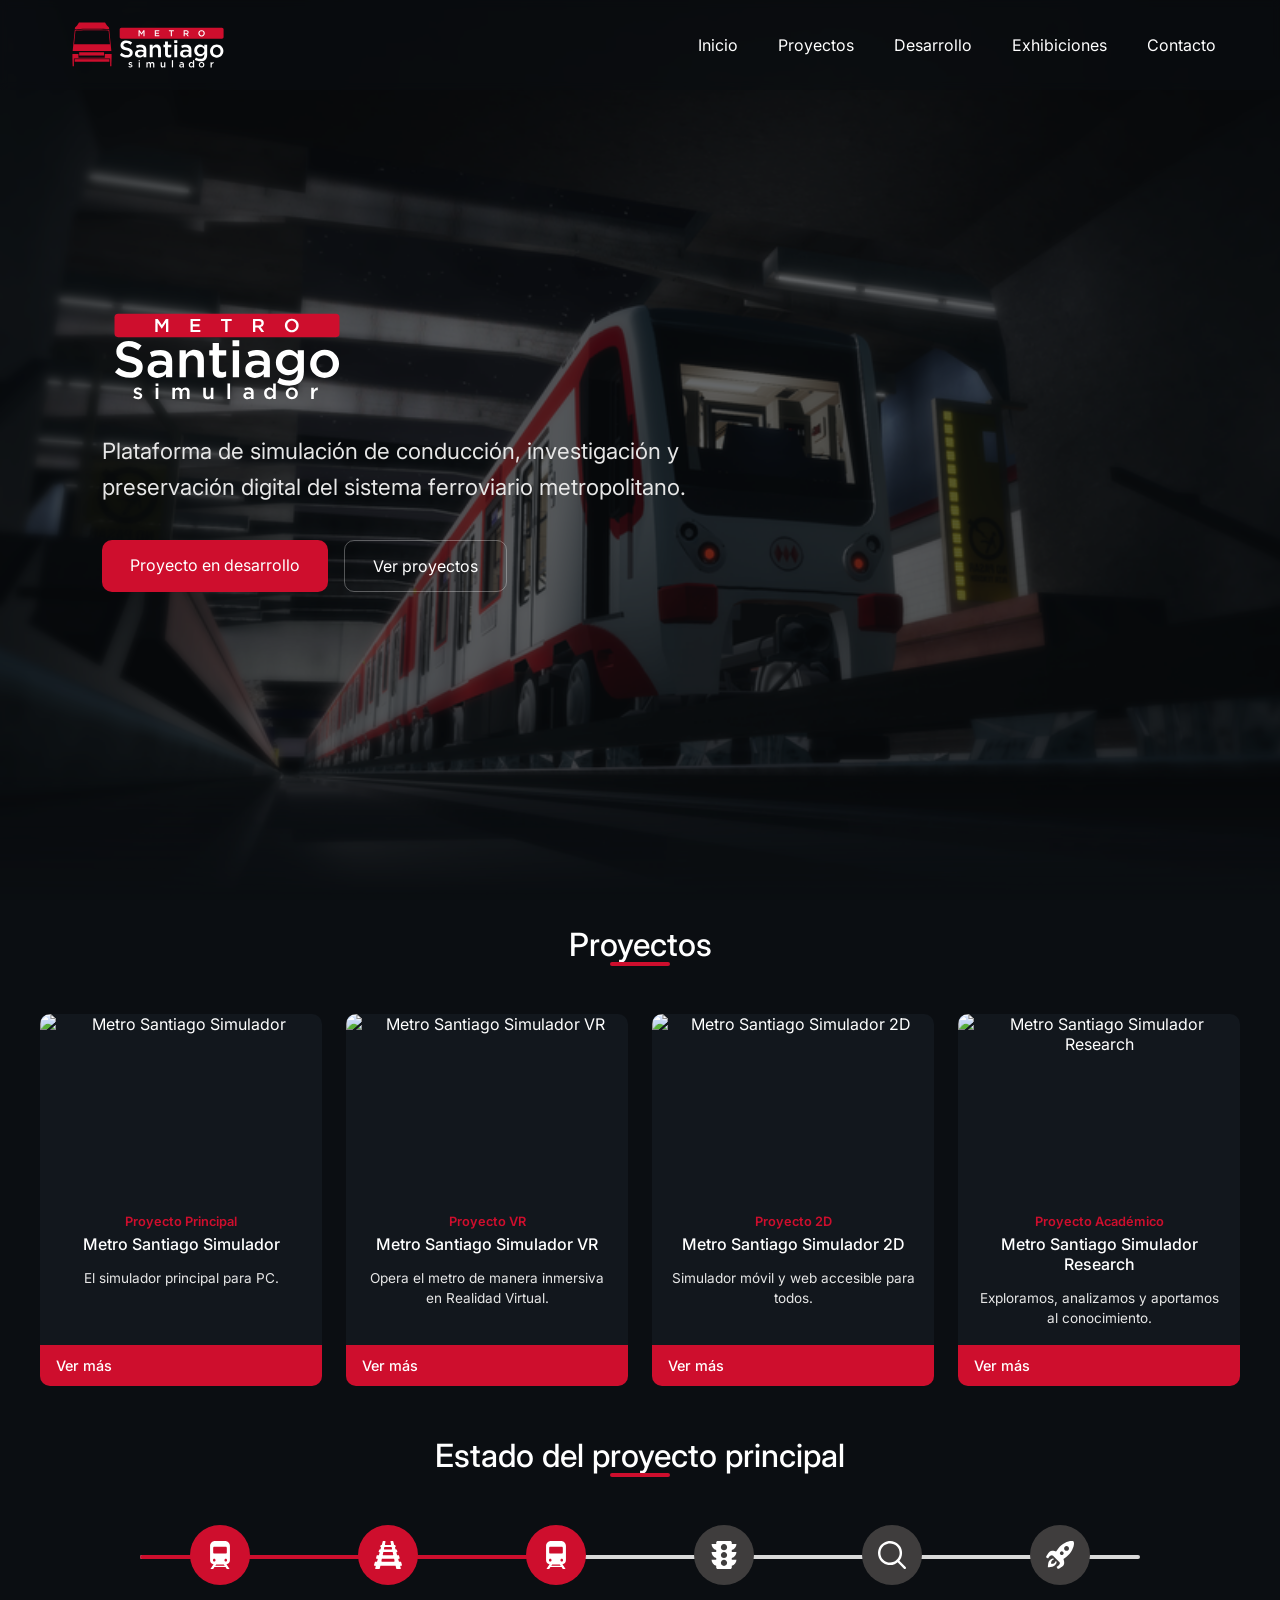
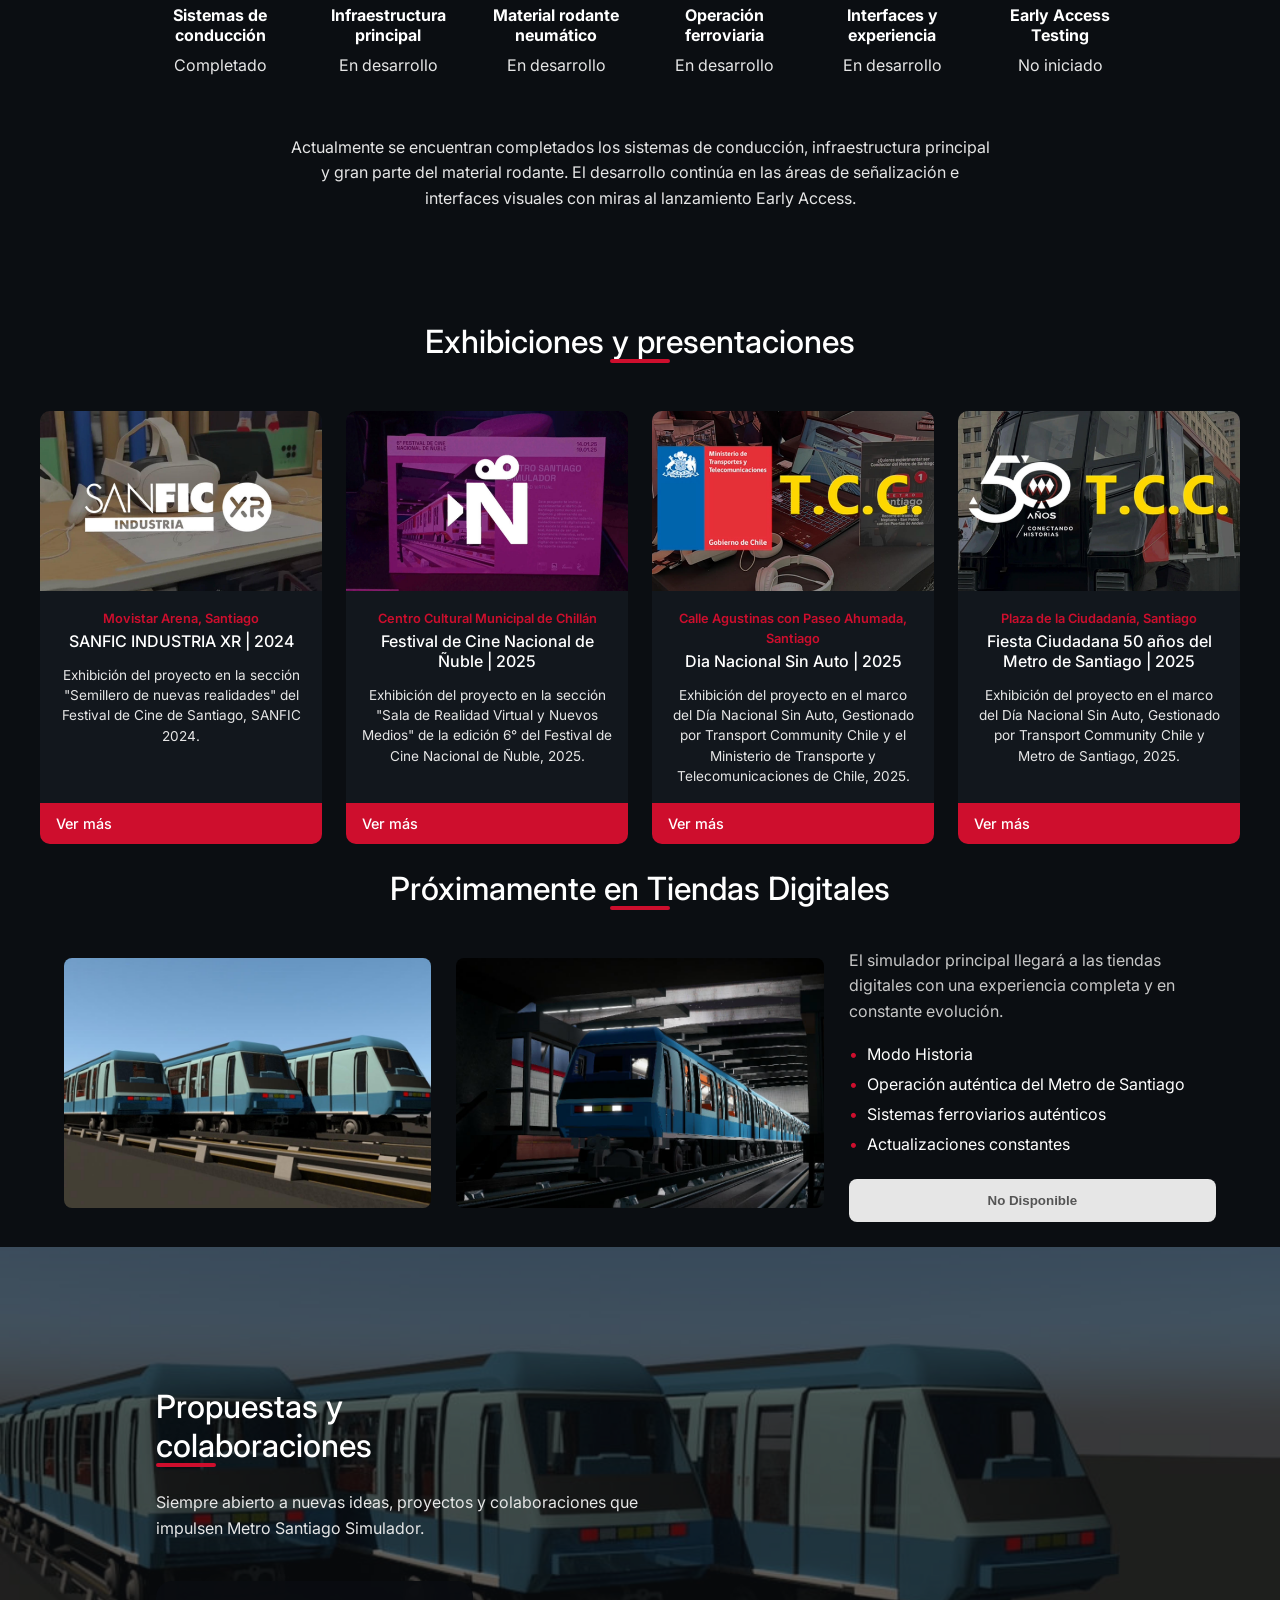
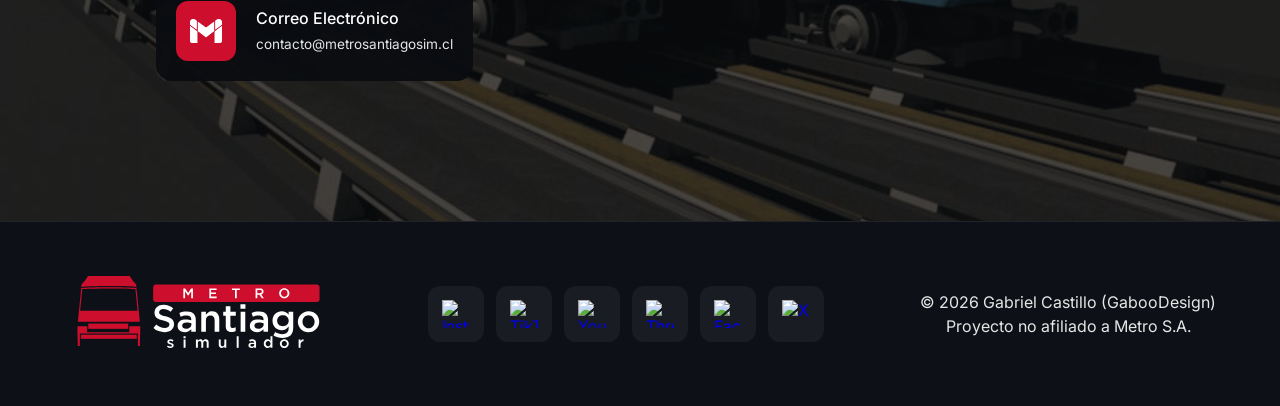
==== commit de6eefa6: "Cambia información de proyecto principal" ====
--- a/index.html
+++ b/index.html
@@ -89,7 +89,7 @@
             Metro Santiago Simulador
         </h3>
         <p>
-            Opera el metro de manera inmersiva en Realidad Virtual.
+            El simulador principal para PC.
         </p>
     </div>
     <a href="construction-site.html" class="project-button">
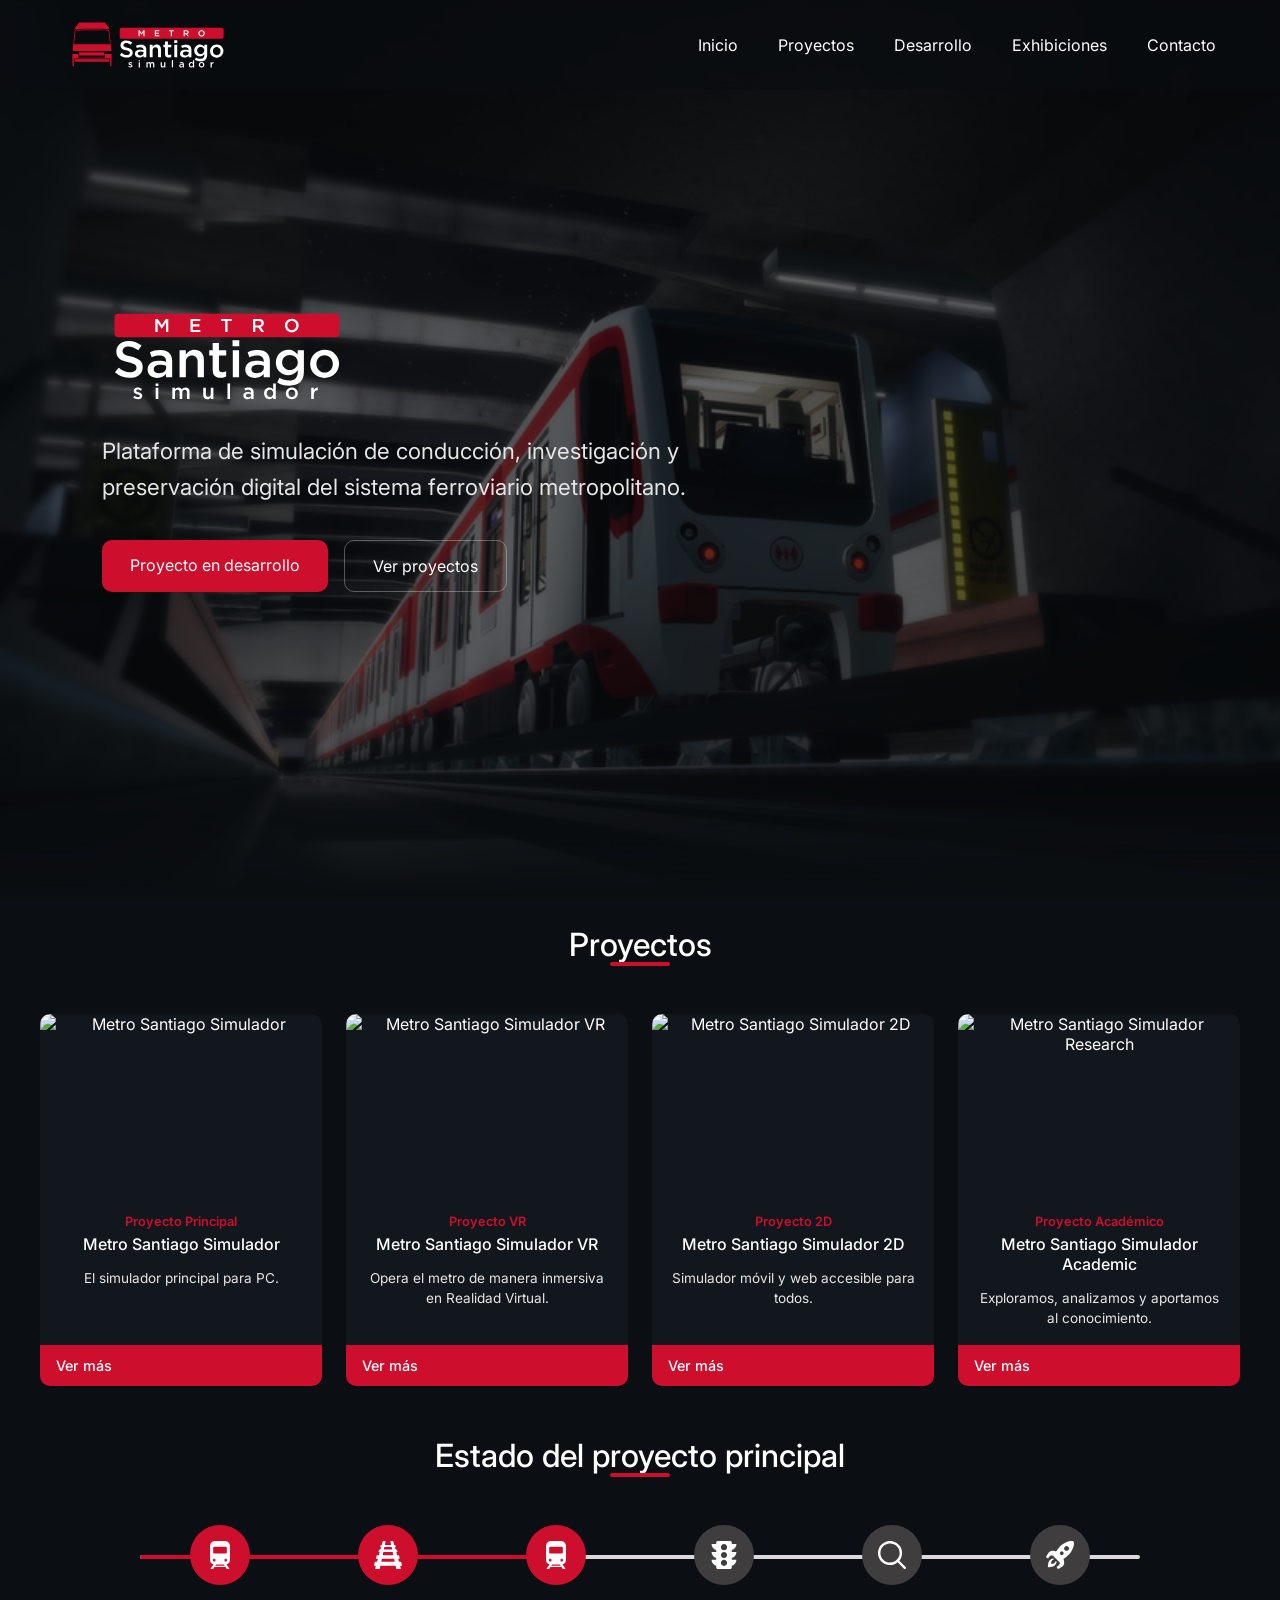
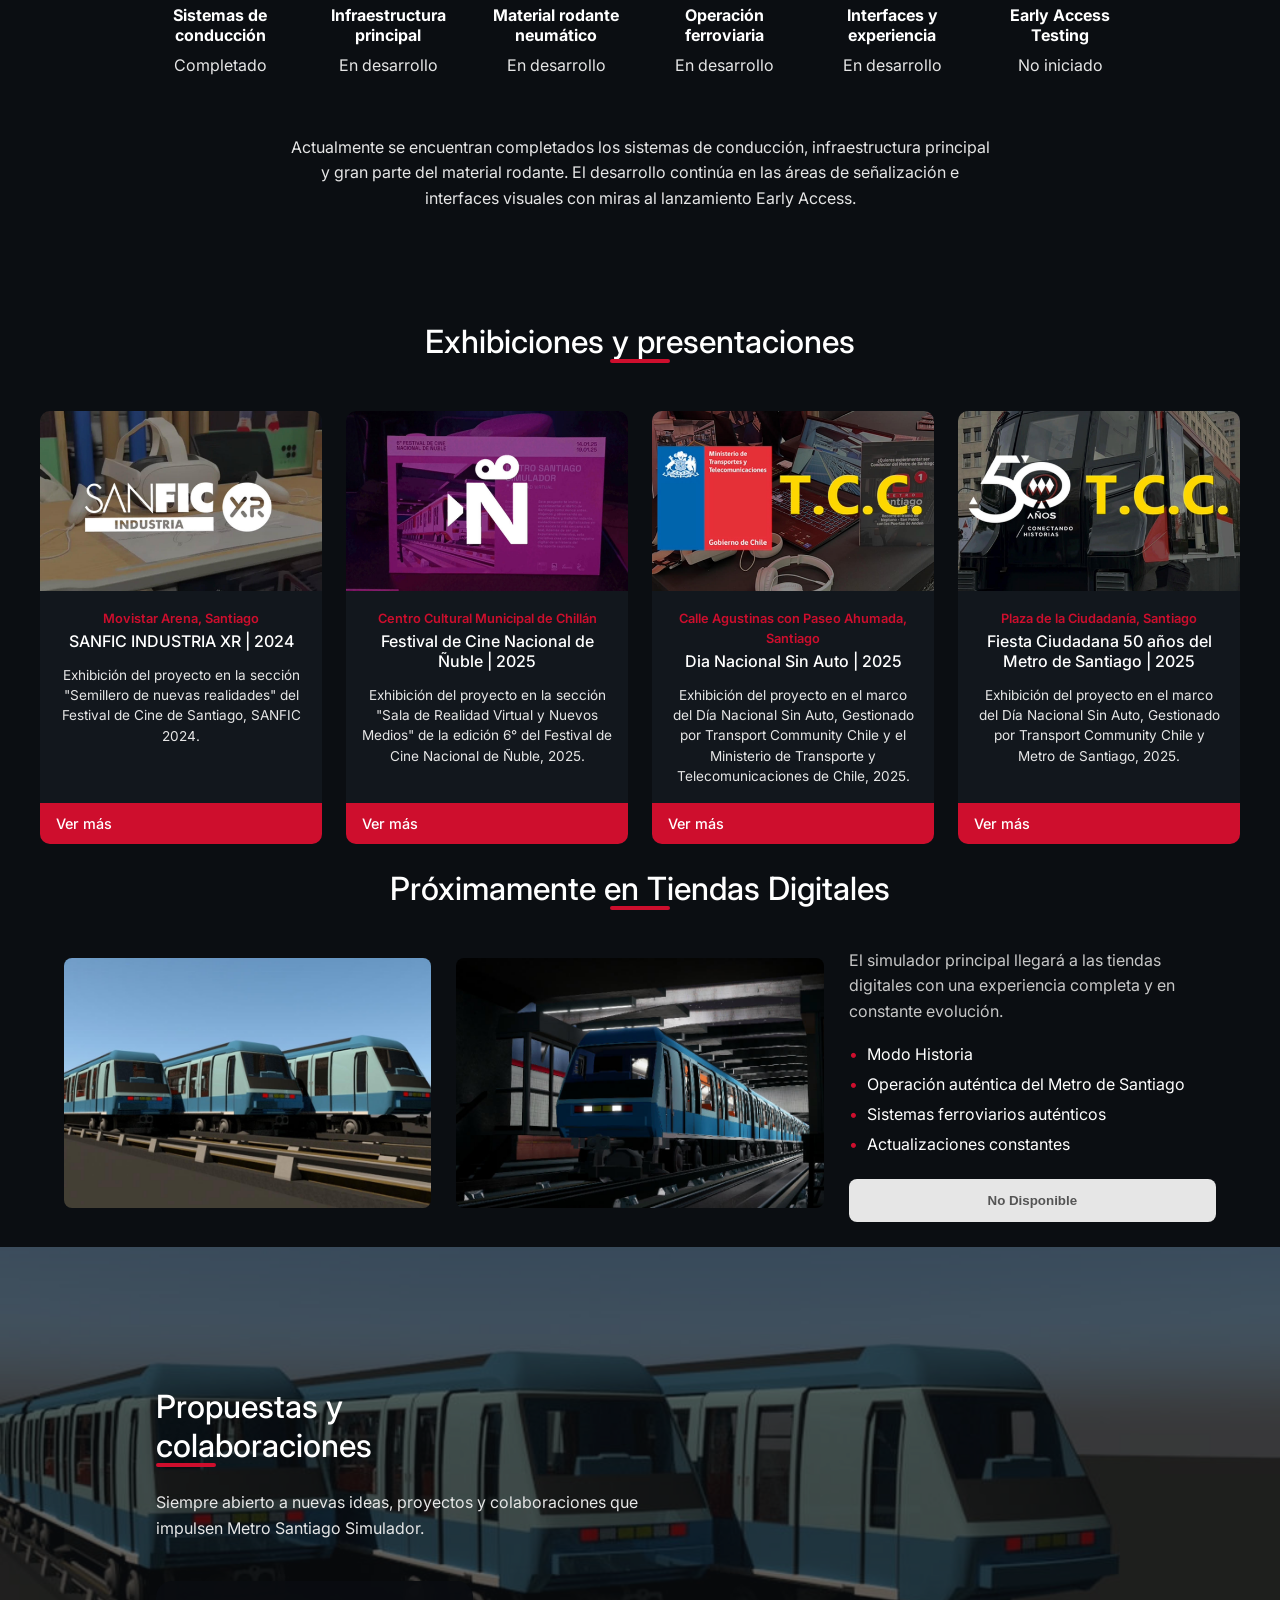
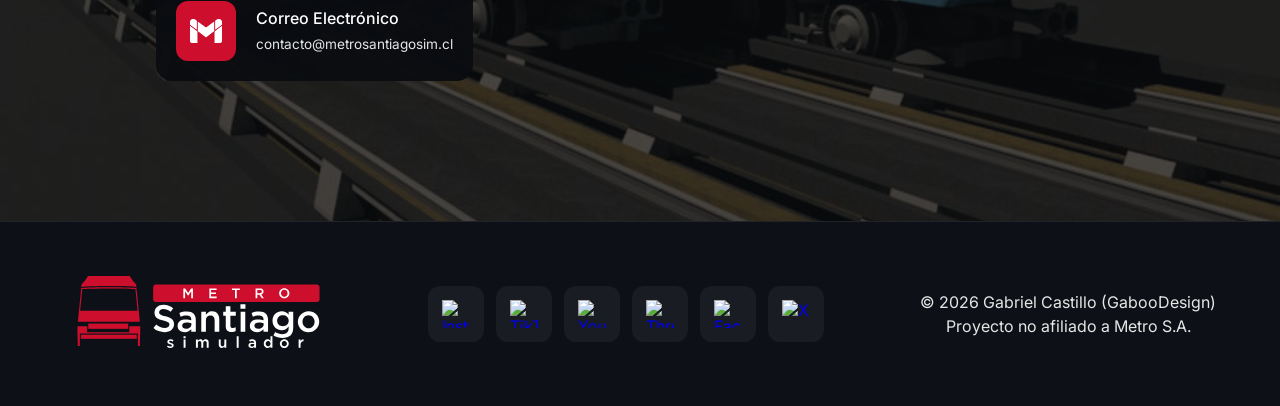
==== commit e2491538: "Cambia el nombre del Sub-Proyecto Research por Academic" ====
--- a/index.html
+++ b/index.html
@@ -155,7 +155,7 @@
             Proyecto Académico
         </span>
         <h3>
-            Metro Santiago Simulador Research
+            Metro Santiago Simulador Academic
         </h3>
         <p>
             Exploramos, analizamos y aportamos al conocimiento.
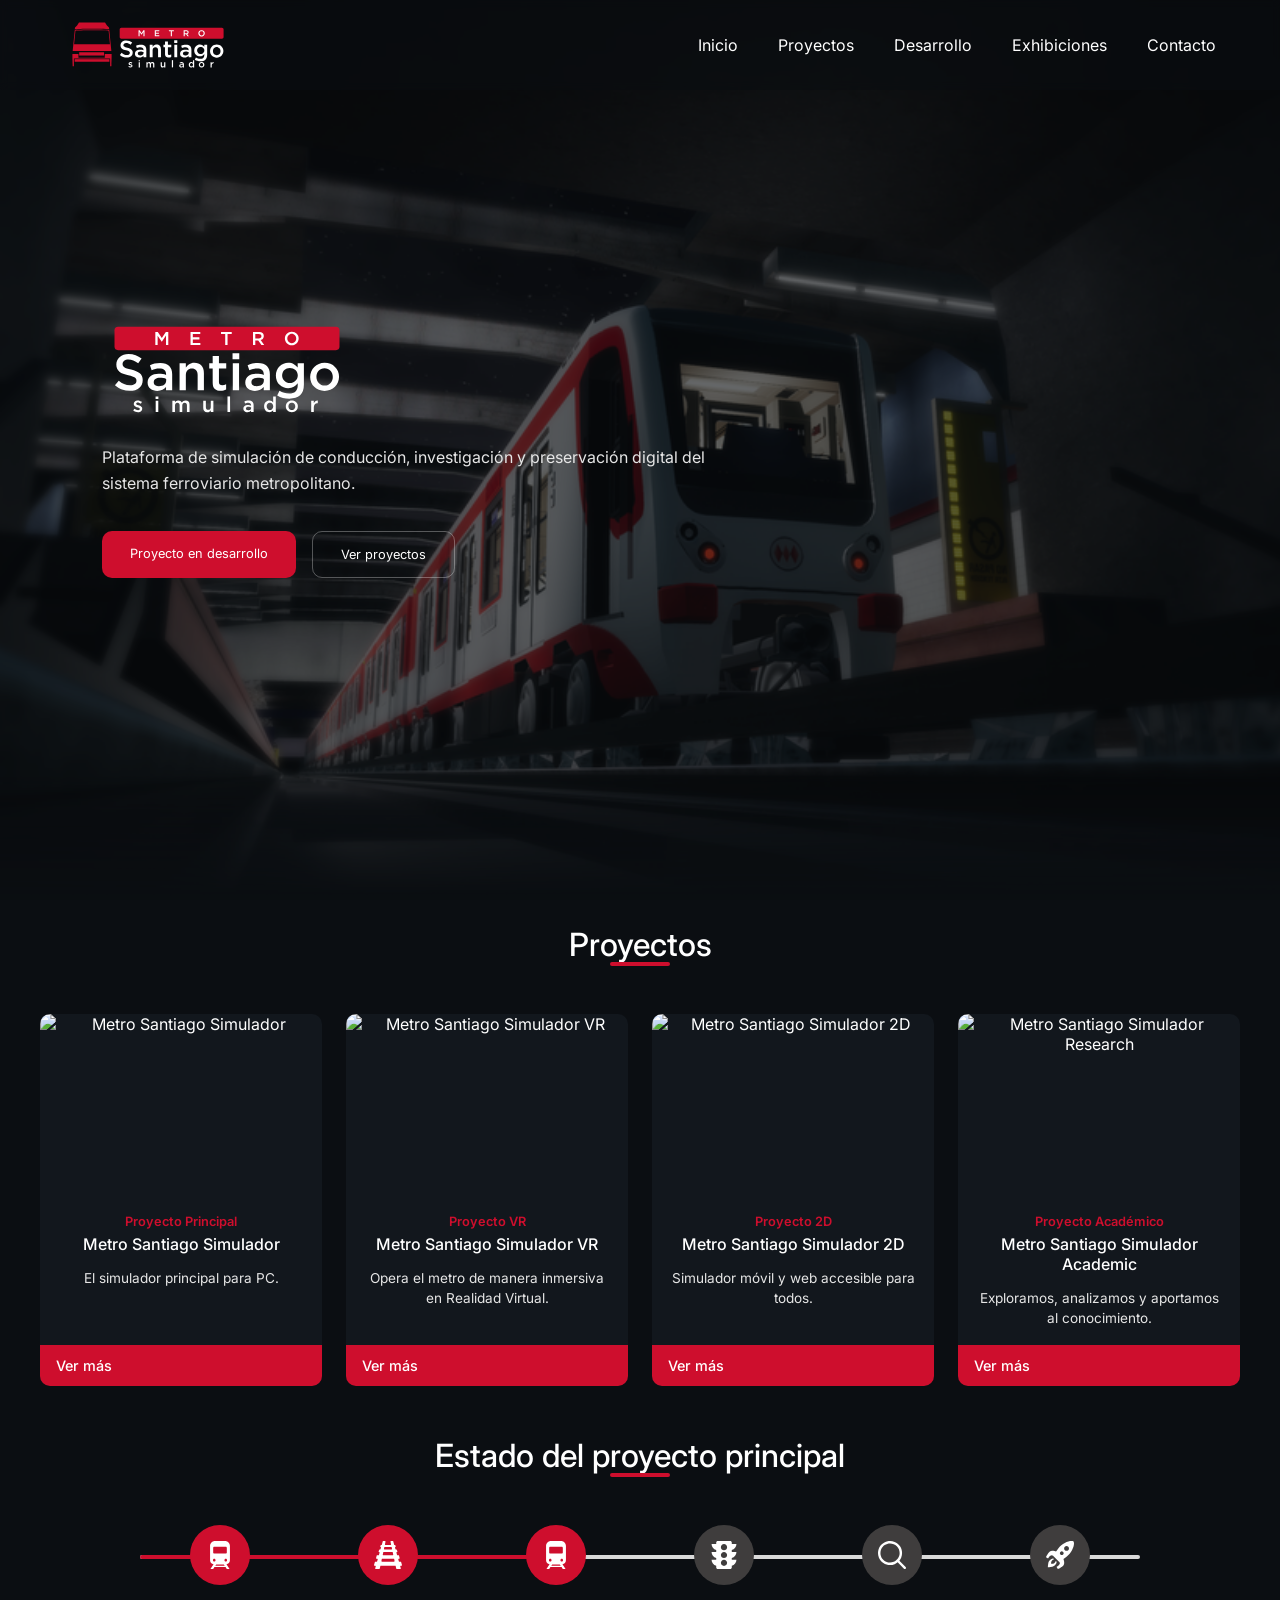
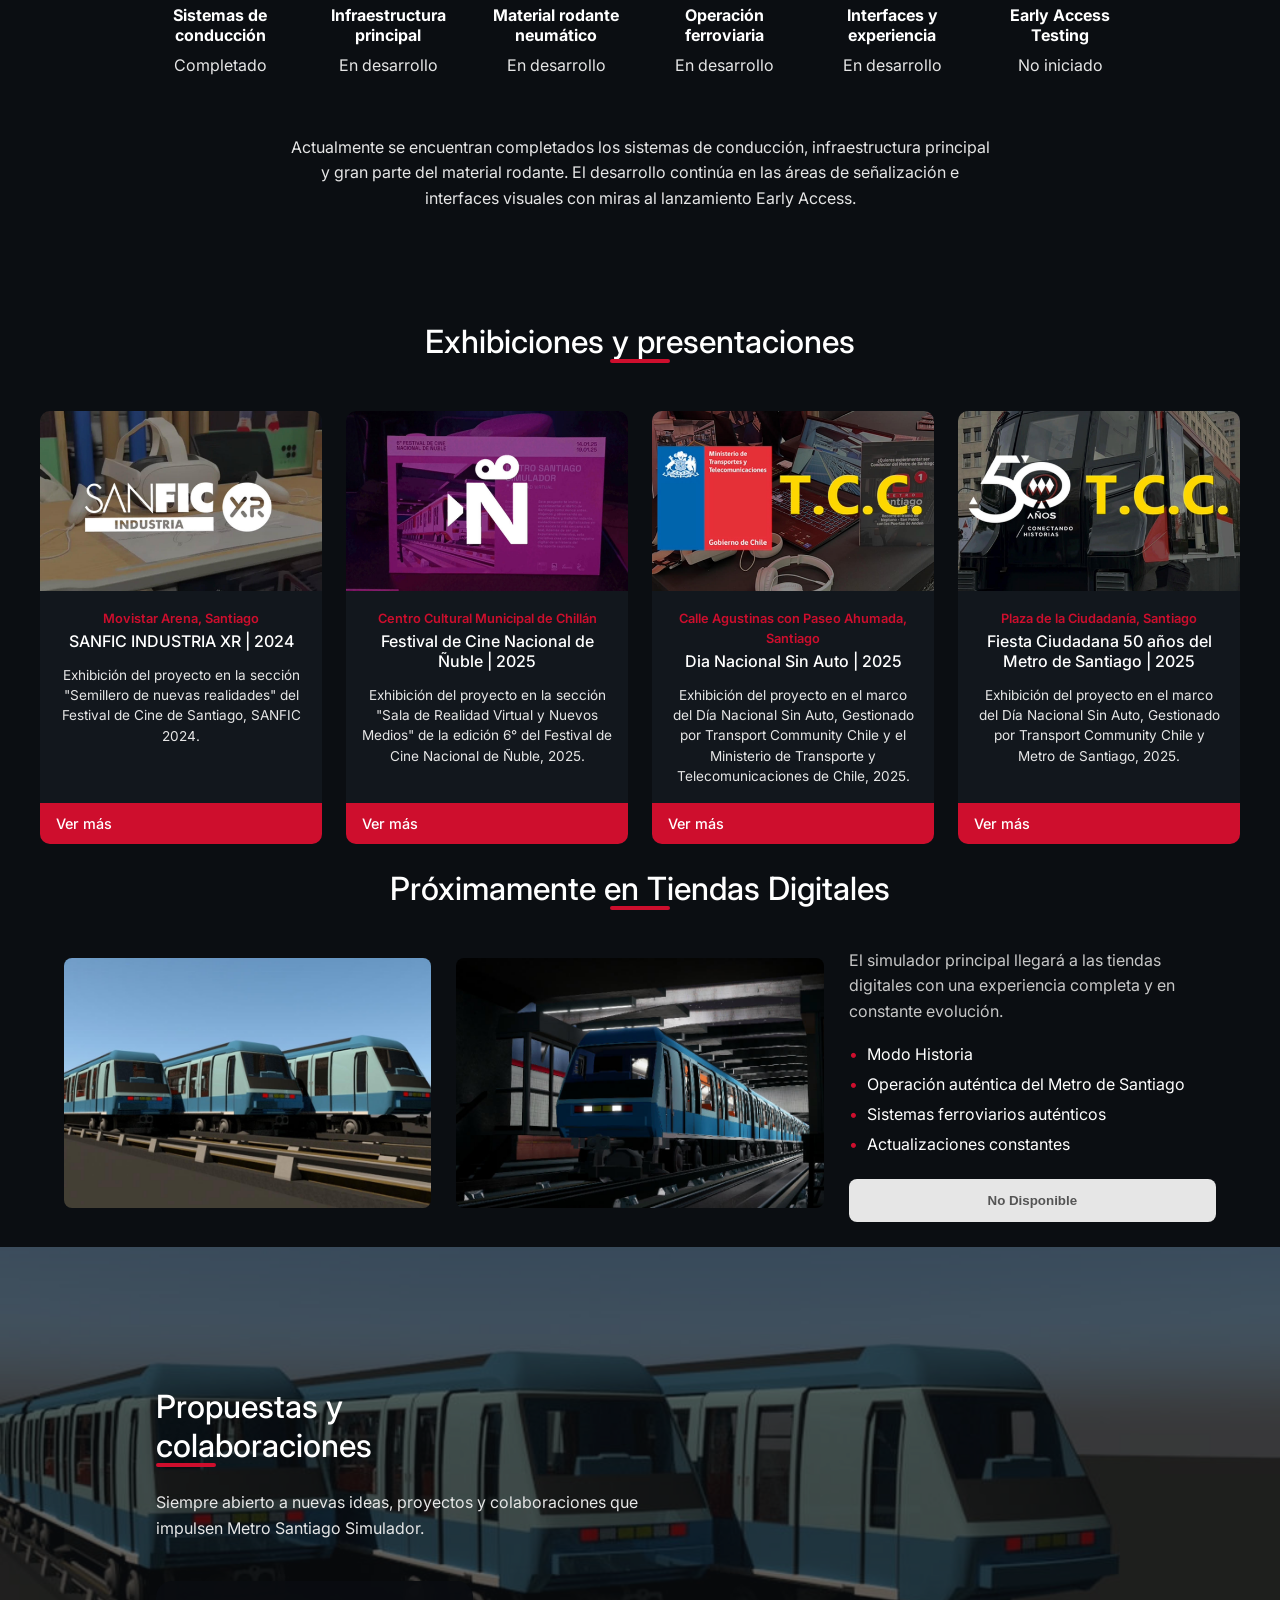
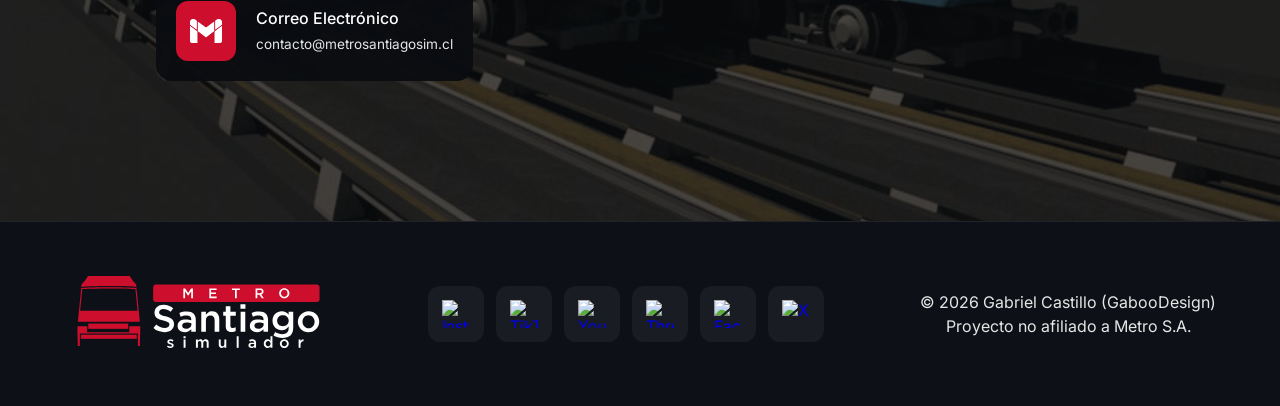
==== commit 684ca0ae: "Modifica descripción y title de página para indexar" ====
--- a/index.html
+++ b/index.html
@@ -8,8 +8,9 @@
     <link rel="icon" href="Logo/Favicon.svg" type="image/svg+xml">
     
     <meta property="og:title" content="Metro Santiago Simulador">
-    <meta property="og:description" content="Proyecto independiente de simulación ferroviaria basado en el Metro de Santiago.">
-    <meta property="og:image" content="/og-image.jpg">
+    <meta property="og:description" content="Simulador de conducción del Metro de Santiago.">
+    <meta property="og:image" content="images/hero/NS07-1.png">
+    <meta property="og:url" content="https://metrosantiagosim.cl">
 </head>
 
 
--- a/style.css
+++ b/style.css
@@ -143,6 +143,7 @@
     z-index: 2;
 
     max-width: 650px;
+    font-size: .8rem;
 }
 
 .hero-logo{
@@ -153,7 +154,7 @@
 .hero-description{
     margin-top: 25px;
 
-    font-size: 1.4rem;
+    font-size: 1rem;
     line-height: 1.6;
 
     color: #E6E6E6;
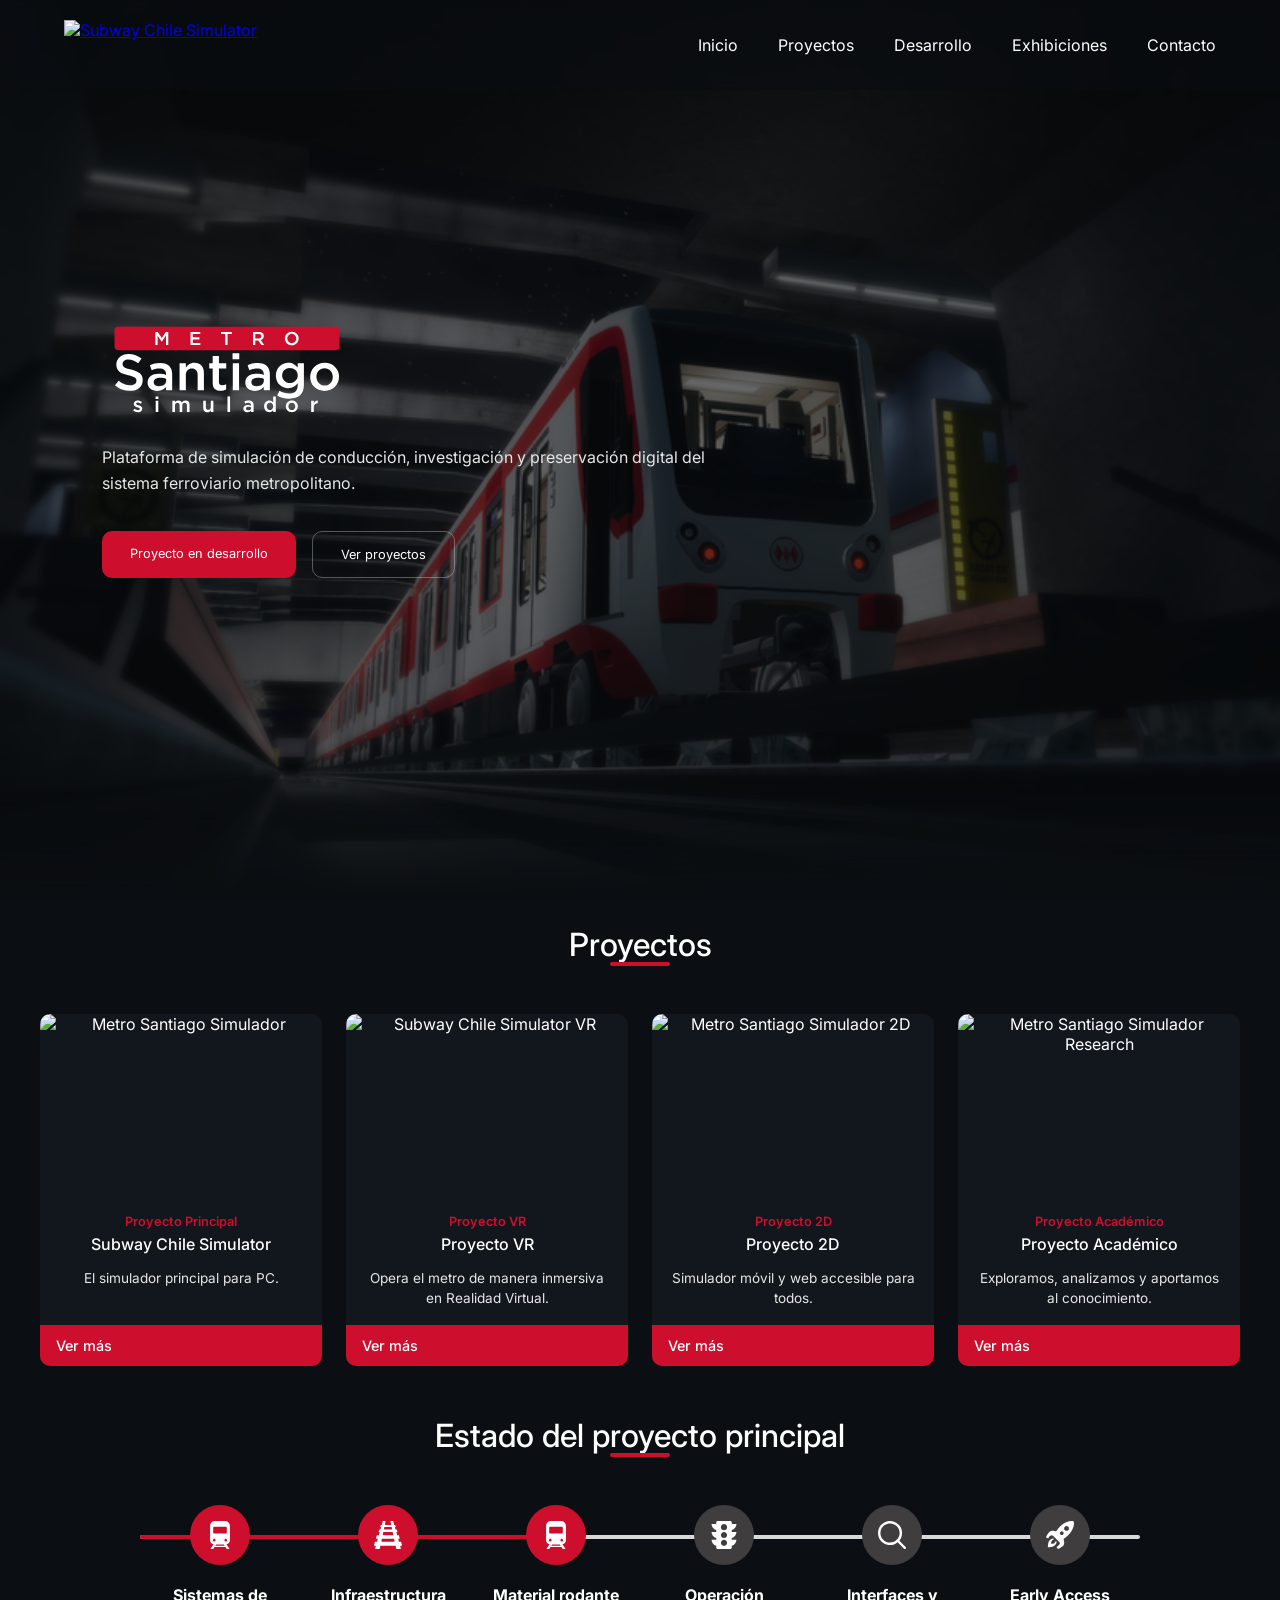
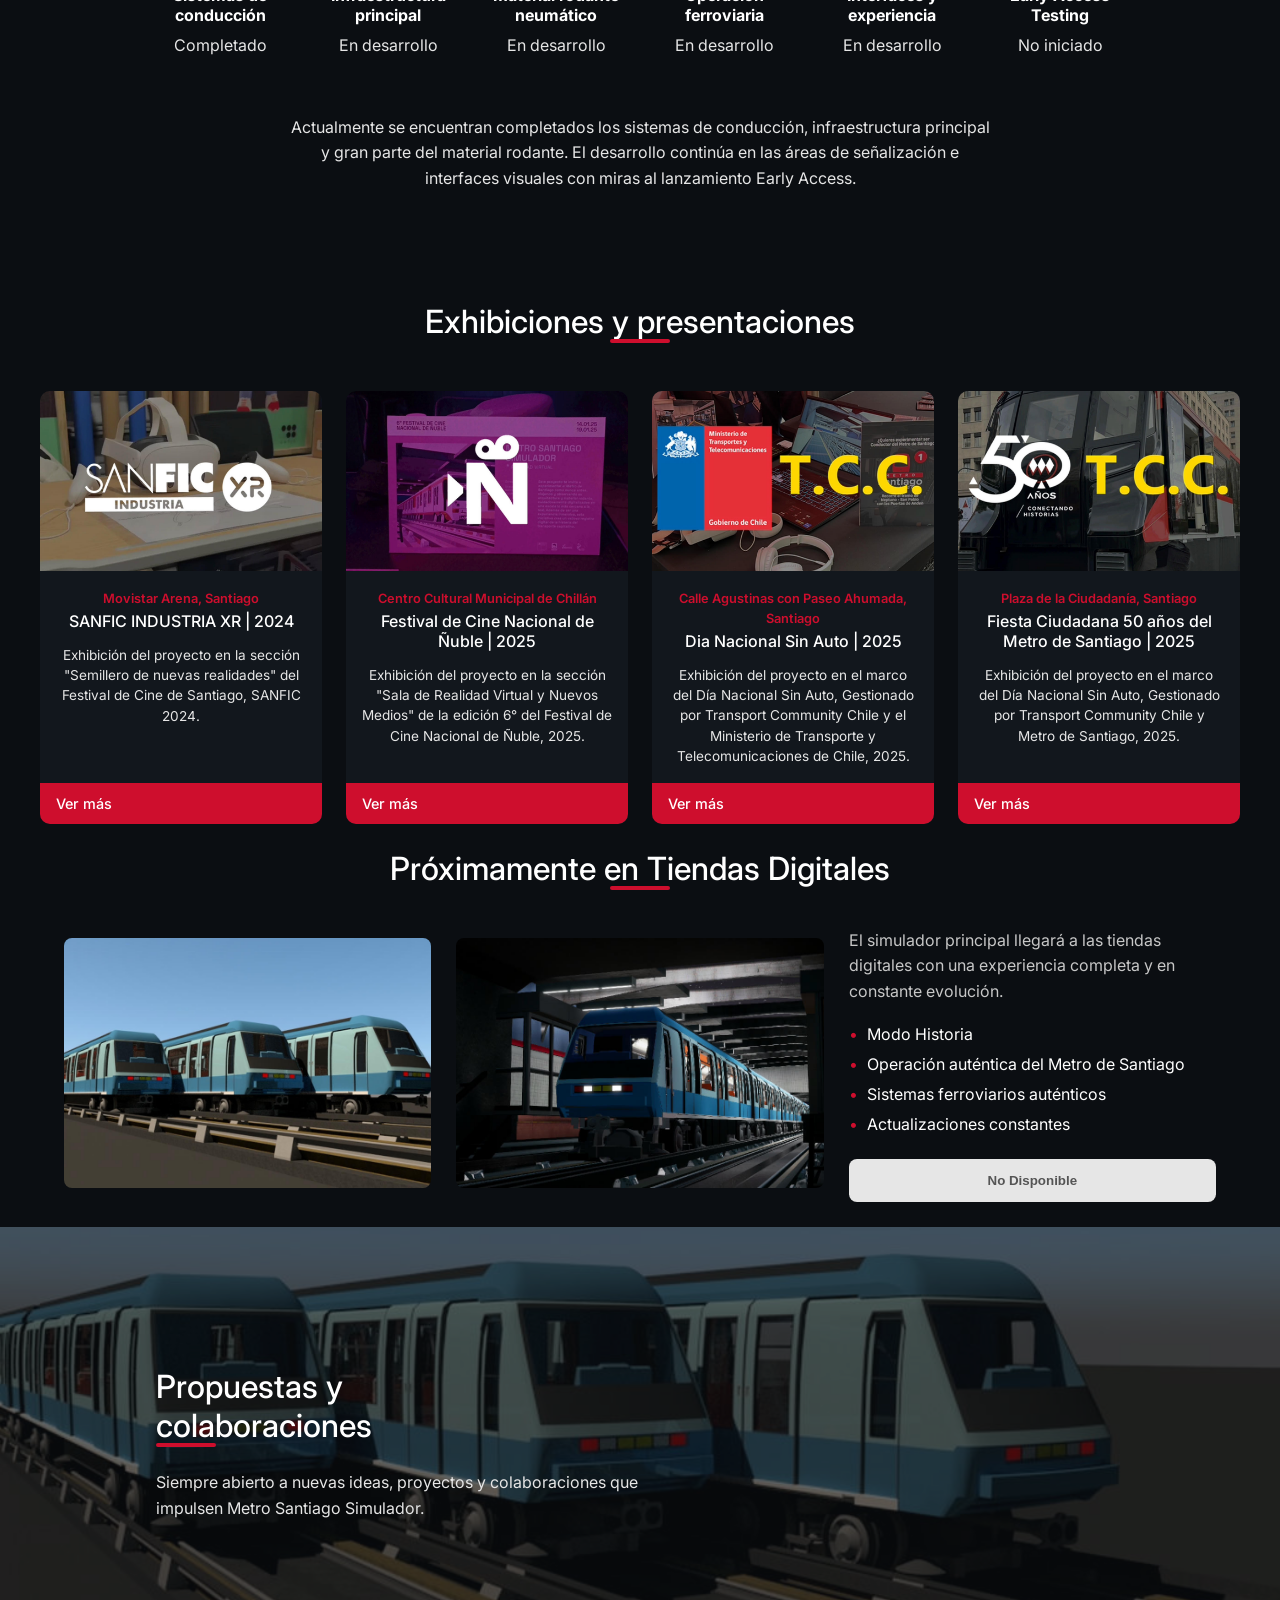
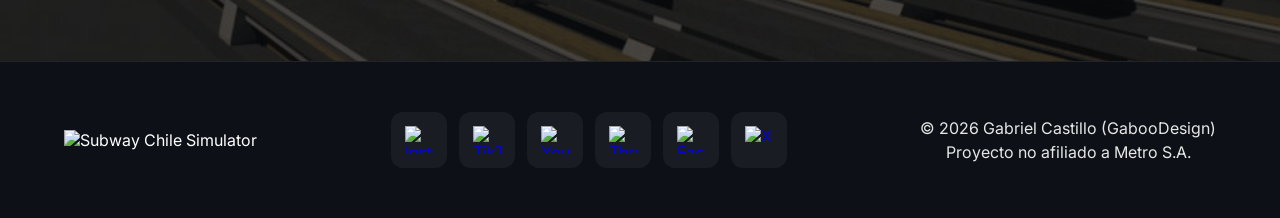
==== commit 86c29c7d: "Bajar el sitio y rebranding" ====
--- a/index.html
+++ b/index.html
@@ -3,14 +3,13 @@
 <head>
     <meta charset="UTF-8">
     <meta name="viewport" content="width=device-width, initial-scale=1.0">
-    <title>Metro Santiago Simulador</title>
+    <title>Subway Chile Simulator</title>
     <link rel="stylesheet" href="style.css">
     <link rel="icon" href="Logo/Favicon.svg" type="image/svg+xml">
     
-    <meta property="og:title" content="Metro Santiago Simulador">
-    <meta property="og:description" content="Simulador de conducción del Metro de Santiago.">
+    <meta property="og:title" content="Subway Chile Simulator">
+    <meta property="og:description" content="">
     <meta property="og:image" content="images/hero/NS07-1.png">
-    <meta property="og:url" content="https://metrosantiagosim.cl">
 </head>
 
 
@@ -20,7 +19,7 @@
     <div class="navbar-container">
 
         <a href="#" class="logo">
-            <img src="Logo/Logo_MetroSimulator.svg" alt="Metro Santiago Simulador">
+            <img src="Logo/Logo_SubwaySimulator.svg" alt="Subway Chile Simulator">
         </a>
 
         <button class="menu-toggle" aria-label="Abrir menú">
@@ -87,7 +86,7 @@
             Proyecto Principal
         </span>
         <h3>
-            Metro Santiago Simulador
+            Subway Chile Simulator
         </h3>
         <p>
             El simulador principal para PC.
@@ -101,7 +100,7 @@
     <article class="project-card">
     <img
         src="Images/Projects/mssvr.jpg"
-        alt="Metro Santiago Simulador VR"
+        alt="Subway Chile Simulator VR"
         class="project-image">
 
     <div class="project-content">
@@ -110,7 +109,7 @@
             Proyecto VR
         </span>
         <h3>
-            Metro Santiago Simulador VR
+            Proyecto VR
         </h3>
         <p>
             Opera el metro de manera inmersiva en Realidad Virtual.
@@ -133,7 +132,7 @@
             Proyecto 2D
         </span>
         <h3>
-            Metro Santiago Simulador 2D
+            Proyecto 2D
         </h3>
         <p>
             Simulador móvil y web accesible para todos.
@@ -156,7 +155,7 @@
             Proyecto Académico
         </span>
         <h3>
-            Metro Santiago Simulador Academic
+            Proyecto Académico
         </h3>
         <p>
             Exploramos, analizamos y aportamos al conocimiento.
@@ -404,19 +403,6 @@
                 Siempre abierto a nuevas ideas, proyectos y colaboraciones que impulsen Metro Santiago Simulador.
             </p>
 
-            <a href="mailto:contacto@metrosantiagosim.cl" class="contact-card">
-
-                <div class="contact-icon">
-                    <img src="icons/mail.svg" alt="">
-                </div>
-
-                <div class="contact-info">
-                    <h3>Correo Electrónico</h3>
-                    <p>contacto@metrosantiagosim.cl</p>
-                </div>
-
-            </a>
-
         </div>
 
     </div>
@@ -431,8 +417,8 @@
         <!-- Logo -->
         <div class="footer-brand">
             <img
-                src="Logo/Logo_MetroSimulator.svg"
-                alt="Metro Santiago Simulador">
+                src="Logo/Logo_SubwaySimulator.svg"
+                alt="Subway Chile Simulator">
         </div>
 
         <!-- Social Media -->
